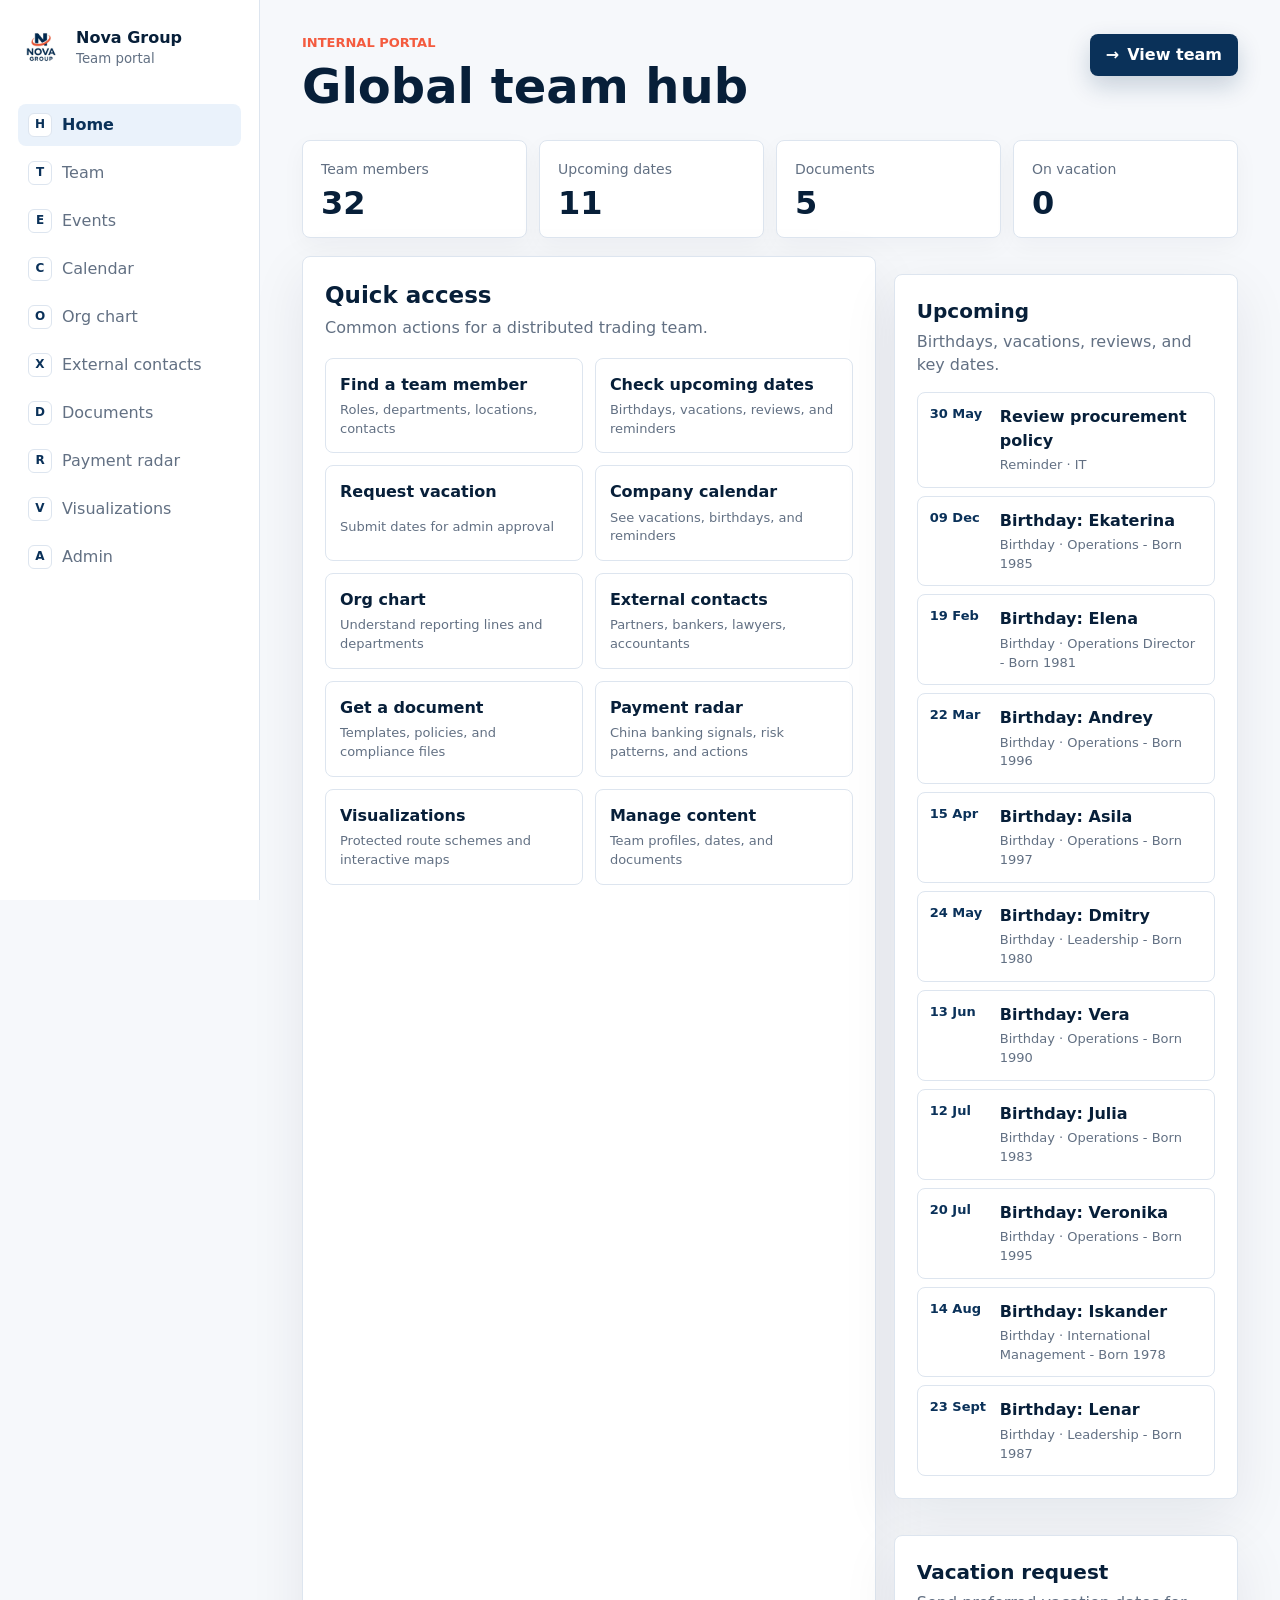
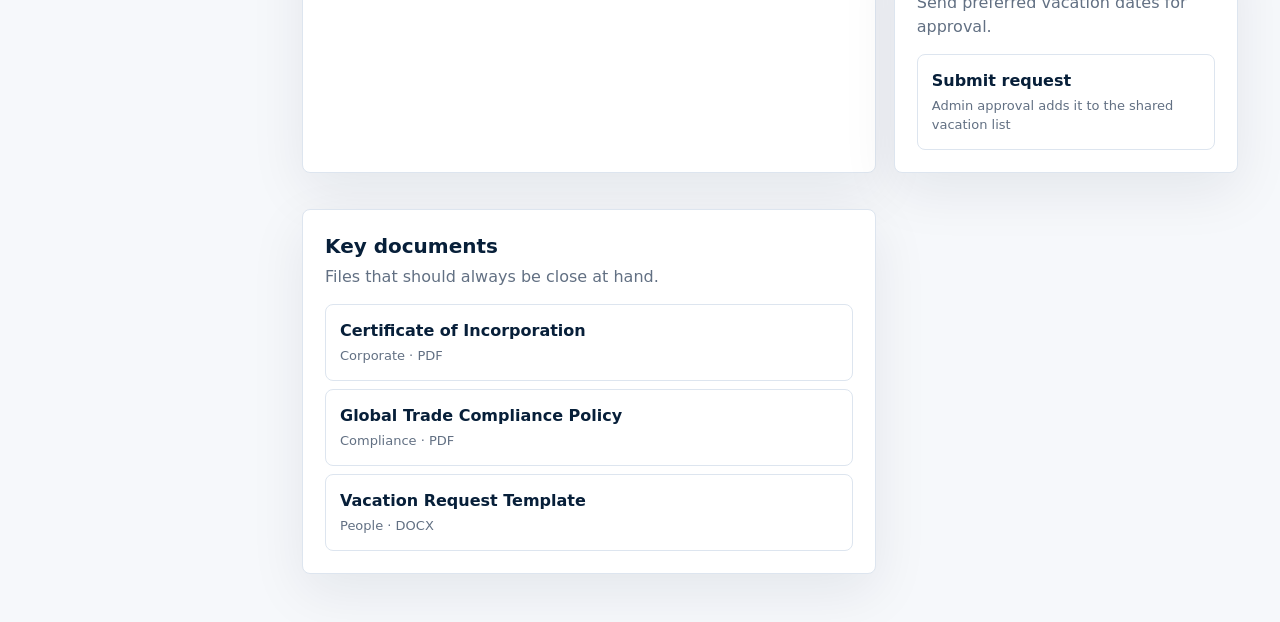
==== index.html @ 90903221 "Simplify visualizations access UI" ====
<!doctype html>
<html lang="en">
  <head>
    <meta charset="UTF-8" />
    <meta name="viewport" content="width=device-width, initial-scale=1.0" />
    <title>Nova Group Team Portal</title>
    <link rel="stylesheet" href="./styles.css" />
  </head>
  <body>
    <div class="app-shell">
      <aside class="sidebar" aria-label="Portal sections">
        <a class="brand" href="#home" data-nav-target="home" aria-label="Nova Group Team Portal">
          <img class="brand-logo" src="./assets/logo-nova.jpg" alt="Nova Group" />
          <span>
            <strong>Nova Group</strong>
            <small>Team portal</small>
          </span>
        </a>

        <nav class="section-nav">
          <a class="nav-item is-active" href="#home" data-nav-target="home">
            <span class="nav-icon" aria-hidden="true">H</span>
            <span>Home</span>
          </a>
          <a class="nav-item" href="#employees" data-nav-target="employees">
            <span class="nav-icon" aria-hidden="true">T</span>
            <span>Team</span>
          </a>
          <a class="nav-item" href="#events" data-nav-target="events">
            <span class="nav-icon" aria-hidden="true">E</span>
            <span>Events</span>
          </a>
          <a class="nav-item" href="#calendar" data-nav-target="calendar">
            <span class="nav-icon" aria-hidden="true">C</span>
            <span>Calendar</span>
          </a>
          <a class="nav-item" href="#org" data-nav-target="org">
            <span class="nav-icon" aria-hidden="true">O</span>
            <span>Org chart</span>
          </a>
          <a class="nav-item" href="#external" data-nav-target="external">
            <span class="nav-icon" aria-hidden="true">X</span>
            <span>External contacts</span>
          </a>
          <a class="nav-item" href="#documents" data-nav-target="documents">
            <span class="nav-icon" aria-hidden="true">D</span>
            <span>Documents</span>
          </a>
          <a class="nav-item" href="#radar" data-nav-target="radar">
            <span class="nav-icon" aria-hidden="true">R</span>
            <span>Payment radar</span>
          </a>
          <a class="nav-item" href="#visualizations" data-nav-target="visualizations">
            <span class="nav-icon" aria-hidden="true">V</span>
            <span>Visualizations</span>
          </a>
          <a class="nav-item" href="#admin" data-nav-target="admin">
            <span class="nav-icon" aria-hidden="true">A</span>
            <span>Admin</span>
          </a>
        </nav>
      </aside>

      <main class="main-content">
        <section class="page-view is-active" id="home" data-page="home">
          <header class="page-header">
            <div>
              <p class="eyebrow">Internal portal</p>
              <h1>Global team hub</h1>
            </div>
            <a class="primary-action" href="#employees" data-nav-target="employees">
              <span aria-hidden="true">→</span>
              View team
            </a>
          </header>

          <section class="summary-grid portal-summary" aria-label="Portal summary">
            <article class="metric">
              <span>Team members</span>
              <strong id="homeEmployees">0</strong>
            </article>
            <article class="metric">
              <span>Upcoming dates</span>
              <strong id="homeEvents">0</strong>
            </article>
            <article class="metric">
              <span>Documents</span>
              <strong id="homeDocuments">0</strong>
            </article>
            <article class="metric">
              <span>On vacation</span>
              <strong id="homeVacations">0</strong>
            </article>
          </section>

          <section class="dashboard-grid">
            <article class="workspace-panel focus-panel">
              <div class="panel-header">
                <div>
                  <h2>Quick access</h2>
                  <p>Common actions for a distributed trading team.</p>
                </div>
              </div>
              <div class="quick-links">
                <a href="#employees" data-nav-target="employees">
                  <strong>Find a team member</strong>
                  <span>Roles, departments, locations, contacts</span>
                </a>
                <a href="#events" data-nav-target="events">
                  <strong>Check upcoming dates</strong>
                  <span>Birthdays, vacations, reviews, and reminders</span>
                </a>
                <a href="#events" data-nav-target="events" data-focus-vacation-request="true">
                  <strong>Request vacation</strong>
                  <span>Submit dates for admin approval</span>
                </a>
                <a href="#calendar" data-nav-target="calendar">
                  <strong>Company calendar</strong>
                  <span>See vacations, birthdays, and reminders</span>
                </a>
                <a href="#org" data-nav-target="org">
                  <strong>Org chart</strong>
                  <span>Understand reporting lines and departments</span>
                </a>
                <a href="#external" data-nav-target="external">
                  <strong>External contacts</strong>
                  <span>Partners, bankers, lawyers, accountants</span>
                </a>
                <a href="#documents" data-nav-target="documents">
                  <strong>Get a document</strong>
                  <span>Templates, policies, and compliance files</span>
                </a>
                <a href="#radar" data-nav-target="radar">
                  <strong>Payment radar</strong>
                  <span>China banking signals, risk patterns, and actions</span>
                </a>
                <a href="#visualizations" data-nav-target="visualizations">
                  <strong>Visualizations</strong>
                  <span>Protected route schemes and interactive maps</span>
                </a>
                <a href="#admin" data-nav-target="admin">
                  <strong>Manage content</strong>
                  <span>Team profiles, dates, and documents</span>
                </a>
              </div>
            </article>

            <article class="workspace-panel">
              <div class="panel-header compact-header">
                <div>
                  <h2>Upcoming</h2>
                  <p>Birthdays, vacations, reviews, and key dates.</p>
                </div>
              </div>
              <div class="event-list" id="eventList"></div>
            </article>

            <article class="workspace-panel">
              <div class="panel-header compact-header">
                <div>
                  <h2>Vacation request</h2>
                  <p>Send preferred vacation dates for approval.</p>
                </div>
              </div>
              <div class="compact-list">
                <a class="compact-item" href="#events" data-nav-target="events" data-focus-vacation-request="true">
                  <strong>Submit request</strong>
                  <span>Admin approval adds it to the shared vacation list</span>
                </a>
              </div>
            </article>

            <article class="workspace-panel">
              <div class="panel-header compact-header">
                <div>
                  <h2>Key documents</h2>
                  <p>Files that should always be close at hand.</p>
                </div>
              </div>
              <div class="compact-list" id="featuredDocuments"></div>
            </article>
          </section>
        </section>

        <section class="page-view" id="employees" data-page="employees" hidden>
          <header class="page-header">
            <div>
              <p class="eyebrow">Internal portal</p>
              <h1>Company team</h1>
            </div>
            <button class="primary-action" id="addEmployeeButton" type="button" hidden>
              <span aria-hidden="true">+</span>
              Add team member
            </button>
          </header>

          <section class="summary-grid" aria-label="Team summary">
            <article class="metric">
              <span>Total</span>
              <strong id="totalEmployees">0</strong>
            </article>
            <article class="metric">
              <span>Locations</span>
              <strong id="locationCount">0</strong>
            </article>
            <article class="metric">
              <span>Contact pending</span>
              <strong id="pendingContacts">0</strong>
            </article>
            <article class="metric">
              <span>Departments</span>
              <strong id="departmentCount">0</strong>
            </article>
          </section>

          <section class="workspace-panel">
            <div class="panel-header">
              <div>
                <h2>Team directory</h2>
                <p>Roles, departments, and quick contacts.</p>
              </div>
              <div class="view-switch" aria-label="Directory view">
                <button class="view-button is-active" type="button" data-view="table" aria-label="Show table view" aria-pressed="true" title="Table">
                  <span aria-hidden="true">≡</span>
                </button>
                <button class="view-button" type="button" data-view="cards" aria-label="Show card view" aria-pressed="false" title="Cards">
                  <span aria-hidden="true">▦</span>
                </button>
              </div>
            </div>

            <div class="toolbar" aria-label="Team filters">
              <label class="search-field">
                <span class="visually-hidden">Search team members</span>
                <input id="employeeSearch" type="search" placeholder="Search by name, role, department, or location" autocomplete="off" />
              </label>

              <label class="select-field">
                <span>Department</span>
                <select id="departmentFilter">
                  <option value="all">All departments</option>
                </select>
              </label>
            </div>

            <div class="employees-table-wrap" data-view-target="table">
              <table class="employees-table">
                <thead>
                  <tr>
                    <th>Team member</th>
                    <th>Role</th>
                    <th>Department</th>
                    <th>Contact</th>
                    <th>Birthday</th>
                  </tr>
                </thead>
                <tbody id="employeesTableBody"></tbody>
              </table>
            </div>

            <div class="employees-grid" id="employeesGrid" data-view-target="cards" hidden></div>

            <div class="empty-state" id="emptyState" hidden>
              <strong>No results found</strong>
              <span>Try changing the search query or filters.</span>
            </div>
          </section>
        </section>

        <section class="page-view" id="events" data-page="events" hidden>
          <header class="page-header">
            <div>
              <p class="eyebrow">Internal portal</p>
              <h1>Events</h1>
            </div>
            <button class="primary-action" id="requestVacationButton" type="button">
              <span aria-hidden="true">+</span>
              Request vacation
            </button>
          </header>

          <section class="summary-grid" aria-label="Events summary">
            <article class="metric">
              <span>Upcoming</span>
              <strong id="eventTotal">0</strong>
            </article>
            <article class="metric">
              <span>Birthdays</span>
              <strong id="birthdayTotal">0</strong>
            </article>
            <article class="metric">
              <span>On vacation</span>
              <strong id="leaveTotal">0</strong>
            </article>
            <article class="metric">
              <span>Reminders</span>
              <strong id="reminderTotal">0</strong>
            </article>
          </section>

          <section class="events-grid">
            <article class="workspace-panel">
              <div class="panel-header compact-header">
                <div>
                  <h2>Upcoming dates</h2>
                  <p>Birthdays, vacations, and internal reminders.</p>
                </div>
              </div>
              <div class="event-list expanded-events" id="eventsPageList"></div>
            </article>

            <article class="workspace-panel">
              <div class="panel-header compact-header">
                <div>
                  <h2>Birthdays</h2>
                  <p>Upcoming team birthdays.</p>
                </div>
              </div>
              <div class="compact-list" id="birthdayList"></div>
            </article>

            <article class="workspace-panel">
              <div class="panel-header compact-header">
                <div>
                  <h2>Vacations</h2>
                  <p>Planned vacation time.</p>
                </div>
              </div>
              <div class="compact-list" id="leaveList"></div>
            </article>

            <article class="workspace-panel vacation-request-panel" id="vacationRequestPanel">
              <div class="panel-header compact-header">
                <div>
                  <h2>Request vacation</h2>
                  <p>Choose preferred dates and send them for admin approval.</p>
                </div>
              </div>
              <form class="request-form" id="vacationRequestForm">
                <label>
                  <span>Your name</span>
                  <input name="employeeName" type="text" placeholder="Name" required />
                </label>
                <label>
                  <span>Start date</span>
                  <input name="startDate" type="date" required />
                </label>
                <label>
                  <span>End date</span>
                  <input name="endDate" type="date" required />
                </label>
                <label class="wide-field">
                  <span>Comment</span>
                  <input name="note" type="text" placeholder="Optional" />
                </label>
                <button class="primary-action" type="submit">Send request</button>
                <p class="form-status" id="vacationRequestStatus" aria-live="polite"></p>
              </form>
            </article>
          </section>
        </section>

        <section class="page-view" id="calendar" data-page="calendar" hidden>
          <header class="page-header">
            <div>
              <p class="eyebrow">Internal portal</p>
              <h1>Company calendar</h1>
            </div>
            <a class="primary-action" href="#events" data-nav-target="events" data-focus-vacation-request="true">
              <span aria-hidden="true">+</span>
              Request vacation
            </a>
          </header>

          <section class="workspace-panel wide-panel">
            <div class="panel-header">
              <div>
                <h2>Year overview</h2>
                <p>Approved vacations, birthdays, and internal reminders from January to December.</p>
              </div>
              <div class="year-chip" id="calendarYear"></div>
            </div>
            <div class="calendar-legend" id="calendarLegend"></div>
            <div class="year-calendar" id="companyCalendar"></div>
          </section>
        </section>

        <section class="page-view" id="org" data-page="org" hidden>
          <header class="page-header">
            <div>
              <p class="eyebrow">Internal portal</p>
              <h1>Organization chart</h1>
            </div>
          </header>

          <section class="workspace-panel wide-panel">
            <div class="panel-header compact-header">
              <div>
                <h2>Leadership and departments</h2>
                <p>Draft structure for review before final reporting lines are confirmed.</p>
              </div>
            </div>
            <div class="org-chart" id="orgChart"></div>
          </section>
        </section>

        <section class="page-view" id="external" data-page="external" hidden>
          <header class="page-header">
            <div>
              <p class="eyebrow">Internal portal</p>
              <h1>External contacts</h1>
            </div>
          </header>

          <section class="summary-grid" aria-label="External contacts summary">
            <article class="metric">
              <span>Contacts</span>
              <strong id="externalContactTotal">0</strong>
            </article>
            <article class="metric">
              <span>Birthdays</span>
              <strong id="externalBirthdayTotal">0</strong>
            </article>
            <article class="metric">
              <span>Categories</span>
              <strong id="externalCategoryTotal">0</strong>
            </article>
            <article class="metric">
              <span>Contact pending</span>
              <strong id="externalPendingContacts">0</strong>
            </article>
          </section>

          <section class="workspace-panel">
            <div class="panel-header">
              <div>
                <h2>Partner directory</h2>
                <p>Bankers, lawyers, accountants, consultants, and key counterparties.</p>
              </div>
            </div>

            <div class="toolbar documents-toolbar" aria-label="External contact filters">
              <label class="search-field">
                <span class="visually-hidden">Search external contacts</span>
                <input id="externalContactSearch" type="search" placeholder="Search by name, company, role, or owner" autocomplete="off" />
              </label>
              <label class="select-field">
                <span>Category</span>
                <select id="externalContactCategoryFilter">
                  <option value="all">All categories</option>
                </select>
              </label>
            </div>

            <div class="external-contact-grid" id="externalContactGrid"></div>
            <div class="empty-state" id="externalContactEmptyState" hidden>
              <strong>No external contacts found</strong>
              <span>Add key partners and contacts from the Admin section.</span>
            </div>
          </section>
        </section>

        <section class="page-view" id="documents" data-page="documents" hidden>
          <header class="page-header">
            <div>
              <p class="eyebrow">Internal portal</p>
              <h1>Documents</h1>
            </div>
            <button class="primary-action" id="addDocumentButton" type="button" hidden>
              <span aria-hidden="true">+</span>
              Add document
            </button>
          </header>

          <section class="workspace-panel documents-panel">
            <div class="panel-header">
              <div>
                <h2>Company files</h2>
                <p>Corporate records, trade templates, policies, and forms.</p>
              </div>
            </div>

            <div class="toolbar documents-toolbar" aria-label="Document filters">
              <label class="search-field">
                <span class="visually-hidden">Search documents</span>
                <input id="documentSearch" type="search" placeholder="Search documents" autocomplete="off" />
              </label>
              <label class="select-field">
                <span>Category</span>
                <select id="documentCategoryFilter">
                  <option value="all">All categories</option>
                </select>
              </label>
            </div>

            <div class="document-grid" id="documentGrid"></div>
            <div class="empty-state" id="documentEmptyState" hidden>
              <strong>No documents found</strong>
              <span>Try changing the search query or category.</span>
            </div>
          </section>
        </section>

        <section class="page-view" id="radar" data-page="radar" hidden>
          <header class="page-header">
            <div>
              <p class="eyebrow">Weekly payment radar</p>
              <h1>Payment risk signals</h1>
            </div>
            <a class="primary-action" href="#admin" data-nav-target="admin" data-admin-tab-target="radar">
              <span aria-hidden="true">+</span>
              Add signal
            </a>
          </header>

          <section class="summary-grid" aria-label="Payment radar summary">
            <article class="metric">
              <span>Published</span>
              <strong id="radarPublishedTotal">0</strong>
            </article>
            <article class="metric">
              <span>High risk</span>
              <strong id="radarHighTotal">0</strong>
            </article>
            <article class="metric">
              <span>Bank signals</span>
              <strong id="radarBankTotal">0</strong>
            </article>
            <article class="metric">
              <span>Regions</span>
              <strong id="radarRegionTotal">0</strong>
            </article>
          </section>

          <section class="workspace-panel">
            <div class="panel-header">
              <div>
                <h2>China payment radar</h2>
                <p>Weekly signals that affect banks, routes, documents, and sanctions-risk patterns.</p>
              </div>
            </div>

            <div class="toolbar radar-toolbar" aria-label="Payment radar filters">
              <label class="search-field">
                <span class="visually-hidden">Search radar signals</span>
                <input id="radarSearch" type="search" placeholder="Search by bank, risk, action, or source" autocomplete="off" />
              </label>
              <label class="select-field">
                <span>Region</span>
                <select id="radarRegionFilter"></select>
              </label>
              <label class="select-field">
                <span>Importance</span>
                <select id="radarImportanceFilter">
                  <option value="all">All levels</option>
                  <option value="critical">Critical</option>
                  <option value="high">High</option>
                  <option value="medium">Medium</option>
                  <option value="background">Background</option>
                </select>
              </label>
              <label class="select-field">
                <span>Category</span>
                <select id="radarCategoryFilter"></select>
              </label>
            </div>

            <div class="radar-feed" id="radarFeed"></div>
            <div class="empty-state" id="radarEmptyState" hidden>
              <strong>No radar signals found</strong>
              <span>Try another filter or add the first weekly China signal in Admin.</span>
            </div>
          </section>
        </section>

        <section class="page-view" id="visualizations" data-page="visualizations" hidden>
          <header class="page-header">
            <div>
              <p class="eyebrow">Protected visual library</p>
              <h1>Visualizations</h1>
            </div>
          </header>

          <section class="workspace-panel" id="visualizationsGate">
            <div class="panel-header compact-header">
              <div>
                <h2>Visualization access</h2>
                <p>Enter the visualization code to open protected schemes and route maps.</p>
              </div>
            </div>

            <form class="admin-auth" id="visualizationsAuthForm">
              <div>
                <strong>Protected visual library</strong>
                <span>Separate access code required</span>
              </div>
              <label>
                <span>Visualization code</span>
                <input id="visualizationsAccessInput" type="password" autocomplete="current-password" />
              </label>
              <button class="secondary-action" type="submit">Open</button>
            </form>
            <p class="form-status" id="visualizationsStatus" aria-live="polite"></p>
          </section>

          <section class="visualizations-workspace" id="visualizationsWorkspace" hidden>
            <aside class="workspace-panel visualizations-list-panel">
              <div class="panel-header compact-header">
                <div>
                  <h2>Scheme library</h2>
                  <p>Choose a visualization to open.</p>
                </div>
              </div>
              <div class="visualization-list" id="visualizationList"></div>
            </aside>

            <section class="workspace-panel visualization-viewer-panel">
              <div class="panel-header compact-header">
                <div>
                  <h2 id="visualizationTitle">Select a visualization</h2>
                  <p id="visualizationMeta">The selected scheme will open here.</p>
                </div>
              </div>
              <div class="visualization-frame-wrap" id="visualizationFrameWrap">
                <iframe id="visualizationFrame" title="Selected visualization" sandbox="allow-scripts" hidden></iframe>
                <div class="empty-panel" id="visualizationEmptyState">
                  <strong>No visualization selected</strong>
                  <span>Select a scheme from the library.</span>
                </div>
              </div>
            </section>
          </section>
        </section>

        <section class="page-view" id="admin" data-page="admin" hidden>
          <header class="page-header">
            <div>
              <p class="eyebrow">Internal portal</p>
              <h1>Admin</h1>
            </div>
            <button class="primary-action" id="newAdminItemButton" type="button">
              <span aria-hidden="true">+</span>
              New item
            </button>
          </header>

          <section class="workspace-panel">
            <div class="panel-header">
              <div>
                <h2>Management console</h2>
                <p>A foundation for editing portal content without touching code.</p>
              </div>
            </div>

            <form class="admin-auth" id="adminAuthForm">
              <div>
                <strong>Admin access</strong>
                <span id="adminSyncStatus">Checking shared storage...</span>
              </div>
              <label>
                <span>Admin key</span>
                <input id="adminTokenInput" type="password" autocomplete="current-password" />
              </label>
              <button class="secondary-action" type="submit">Connect</button>
            </form>

            <div class="admin-locked" id="adminLockedPanel">
              <strong>Protected management area</strong>
              <p>Enter the admin key to manage team records, external contacts, events, documents, and vacation requests.</p>
            </div>

            <section class="content-overview" id="contentOverview" hidden>
              <div class="panel-header compact-header">
                <div>
                  <h2>Content readiness</h2>
                  <p>A quick check of what is ready and what should be filled next.</p>
                </div>
              </div>

              <div class="content-score-grid" aria-label="Content readiness summary">
                <article class="content-stat">
                  <span>Team records</span>
                  <strong id="contentTeamCount">0</strong>
                </article>
                <article class="content-stat">
                  <span>Document links</span>
                  <strong id="contentDocumentLinks">0/0</strong>
                </article>
                <article class="content-stat">
                  <span>Pending vacations</span>
                  <strong id="contentPendingVacations">0</strong>
                </article>
                <article class="content-stat">
                  <span>Upcoming dates</span>
                  <strong id="contentUpcomingEvents">0</strong>
                </article>
                <article class="content-stat">
                  <span>Radar signals</span>
                  <strong id="contentRadarSignals">0</strong>
                </article>
              </div>

              <div class="content-next">
                <h3>Next to fill</h3>
                <div class="content-task-list" id="contentTaskList"></div>
              </div>
            </section>

            <div class="admin-tabs" role="tablist" aria-label="Admin sections">
              <button class="admin-tab is-active" type="button" data-admin-tab="team" aria-pressed="true">Team</button>
              <button class="admin-tab" type="button" data-admin-tab="external" aria-pressed="false">External contacts</button>
              <button class="admin-tab" type="button" data-admin-tab="events" aria-pressed="false">Events</button>
              <button class="admin-tab" type="button" data-admin-tab="vacations" aria-pressed="false">Vacation requests</button>
              <button class="admin-tab" type="button" data-admin-tab="documents" aria-pressed="false">Documents</button>
              <button class="admin-tab" type="button" data-admin-tab="radar" aria-pressed="false">Payment radar</button>
              <button class="admin-tab" type="button" data-admin-tab="visualizations" aria-pressed="false">Visualizations</button>
            </div>

            <div class="admin-workspace">
              <section class="admin-section is-active" data-admin-section="team">
                <div class="admin-list-panel">
                  <div class="admin-list-header">
                    <h3>Team records</h3>
                    <button class="secondary-action" id="createEmployeeRecordButton" type="button">New</button>
                  </div>
                  <div class="admin-record-list" id="adminEmployeeList"></div>
                </div>

                <form class="admin-form" id="employeeForm">
                  <div class="form-header">
                    <h3 id="employeeFormTitle">Edit team member</h3>
                    <button class="danger-action" id="deleteEmployeeButton" type="button">Delete</button>
                  </div>
                  <label>
                    <span>Name</span>
                    <input name="name" type="text" required />
                  </label>
                  <label>
                    <span>Role</span>
                    <input name="role" type="text" required />
                  </label>
                  <label>
                    <span>Department</span>
                    <input name="department" type="text" required />
                  </label>
                  <label>
                    <span>Location</span>
                    <input name="location" type="text" required />
                  </label>
                  <label>
                    <span>Email</span>
                    <input name="email" type="email" />
                  </label>
                  <label>
                    <span>Phone</span>
                    <input name="phone" type="text" />
                  </label>
                  <label>
                    <span>Birthday</span>
                    <input name="birthday" type="date" />
                  </label>
                  <label>
                    <span>Avatar color</span>
                    <select name="tone">
                      <option value="blue">Blue</option>
                      <option value="green">Green</option>
                      <option value="pink">Pink</option>
                      <option value="yellow">Yellow</option>
                    </select>
                  </label>
                  <button class="primary-action" type="submit">Save team member</button>
                </form>
              </section>

              <section class="admin-section" data-admin-section="external" hidden>
                <div class="admin-list-panel">
                  <div class="admin-list-header">
                    <h3>External contacts</h3>
                    <button class="secondary-action" id="createExternalContactRecordButton" type="button">New</button>
                  </div>
                  <div class="admin-record-list" id="adminExternalContactList"></div>
                </div>

                <form class="admin-form" id="externalContactForm">
                  <div class="form-header">
                    <h3 id="externalContactFormTitle">Edit external contact</h3>
                    <button class="danger-action" id="deleteExternalContactButton" type="button">Delete</button>
                  </div>
                  <label>
                    <span>Name</span>
                    <input name="name" type="text" required />
                  </label>
                  <label>
                    <span>Company</span>
                    <input name="company" type="text" required />
                  </label>
                  <label>
                    <span>Category</span>
                    <select name="category">
                      <option value="Bank">Bank</option>
                      <option value="Legal">Legal</option>
                      <option value="Accounting">Accounting</option>
                      <option value="Partner">Partner</option>
                      <option value="Consultant">Consultant</option>
                      <option value="Other">Other</option>
                    </select>
                  </label>
                  <label>
                    <span>Role</span>
                    <input name="role" type="text" required />
                  </label>
                  <label>
                    <span>Relationship owner</span>
                    <input name="owner" type="text" required />
                  </label>
                  <label>
                    <span>Birthday</span>
                    <input name="birthday" type="text" placeholder="DD.MM or YYYY-MM-DD" />
                  </label>
                  <label>
                    <span>Email</span>
                    <input name="email" type="email" />
                  </label>
                  <label>
                    <span>Phone</span>
                    <input name="phone" type="text" />
                  </label>
                  <label class="wide-field">
                    <span>Notes</span>
                    <input name="notes" type="text" placeholder="Greeting owner, context, or follow-up note" />
                  </label>
                  <button class="primary-action" type="submit">Save external contact</button>
                </form>
              </section>

              <section class="admin-section" data-admin-section="events" hidden>
                <div class="admin-list-panel">
                  <div class="admin-list-header">
                    <h3>Event records</h3>
                    <button class="secondary-action" id="createEventRecordButton" type="button">New</button>
                  </div>
                  <div class="admin-record-list" id="adminEventList"></div>
                </div>

                <form class="admin-form" id="eventForm">
                  <div class="form-header">
                    <h3 id="eventFormTitle">Edit event</h3>
                    <button class="danger-action" id="deleteEventButton" type="button">Delete</button>
                  </div>
                  <label>
                    <span>Title</span>
                    <input name="title" type="text" required />
                  </label>
                  <label>
                    <span>Type</span>
                    <select name="type">
                      <option value="birthday">Birthday</option>
                      <option value="vacation">Vacation</option>
                      <option value="document">Reminder</option>
                    </select>
                  </label>
                  <label>
                    <span>Date</span>
                    <input name="date" type="date" required />
                  </label>
                  <label>
                    <span>Details</span>
                    <input name="meta" type="text" required />
                  </label>
                  <button class="primary-action" type="submit">Save event</button>
                </form>
              </section>

              <section class="admin-section" data-admin-section="documents" hidden>
                <div class="admin-list-panel">
                  <div class="admin-list-header">
                    <h3>Document records</h3>
                    <button class="secondary-action" id="createDocumentRecordButton" type="button">New</button>
                  </div>
                  <div class="admin-record-list" id="adminDocumentList"></div>
                </div>

                <form class="admin-form" id="documentForm">
                  <div class="form-header">
                    <h3 id="documentFormTitle">Edit document</h3>
                    <button class="danger-action" id="deleteDocumentButton" type="button">Delete</button>
                  </div>
                  <label>
                    <span>Title</span>
                    <input name="title" type="text" required />
                  </label>
                  <label>
                    <span>Category</span>
                    <input name="category" type="text" required />
                  </label>
                  <label>
                    <span>Owner</span>
                    <input name="owner" type="text" required />
                  </label>
                  <label>
                    <span>File type</span>
                    <input name="type" type="text" required />
                  </label>
                  <label>
                    <span>Status</span>
                    <input name="status" type="text" required />
                  </label>
                  <label>
                    <span>Updated</span>
                    <input name="updatedAt" type="date" required />
                  </label>
                  <label class="wide-field">
                    <span>Link</span>
                    <input name="url" type="url" placeholder="https://..." />
                  </label>
                  <button class="primary-action" type="submit">Save document</button>
                </form>
              </section>

              <section class="admin-section" data-admin-section="radar" hidden>
                <div class="admin-list-panel">
                  <div class="admin-list-header">
                    <h3>Radar signals</h3>
                    <button class="secondary-action" id="createRadarRecordButton" type="button">New</button>
                  </div>
                  <div class="admin-record-list" id="adminRadarList"></div>
                </div>

                <form class="admin-form" id="radarForm">
                  <div class="form-header">
                    <h3 id="radarFormTitle">Edit radar signal</h3>
                    <button class="danger-action" id="deleteRadarButton" type="button">Delete</button>
                  </div>
                  <label>
                    <span>Title</span>
                    <input name="title" type="text" required />
                  </label>
                  <label>
                    <span>Region</span>
                    <select name="region">
                      <option value="China">China</option>
                      <option value="Middle East">Middle East</option>
                      <option value="Indonesia">Indonesia</option>
                      <option value="Malaysia">Malaysia</option>
                    </select>
                  </label>
                  <label>
                    <span>Importance</span>
                    <select name="importance">
                      <option value="critical">Critical</option>
                      <option value="high">High</option>
                      <option value="medium">Medium</option>
                      <option value="background">Background</option>
                    </select>
                  </label>
                  <label>
                    <span>Category</span>
                    <select name="category">
                      <option value="Banking">Banking</option>
                      <option value="Sanctions">Sanctions</option>
                      <option value="Typology">Typology</option>
                      <option value="Documents">Documents</option>
                      <option value="Payment route">Payment route</option>
                      <option value="Platform">Platform</option>
                    </select>
                  </label>
                  <label>
                    <span>Signal type</span>
                    <input name="signalType" type="text" required />
                  </label>
                  <label>
                    <span>Bank</span>
                    <input name="bank" type="text" placeholder="Bank of China, ICBC, regional bank..." />
                  </label>
                  <label>
                    <span>Jurisdiction</span>
                    <input name="jurisdiction" type="text" required />
                  </label>
                  <label>
                    <span>Published</span>
                    <input name="publishedAt" type="date" required />
                  </label>
                  <label>
                    <span>Status</span>
                    <select name="status">
                      <option value="published">Published</option>
                      <option value="draft">Draft</option>
                    </select>
                  </label>
                  <label class="wide-field">
                    <span>Signal summary</span>
                    <textarea name="summary" rows="3" required></textarea>
                  </label>
                  <label class="wide-field">
                    <span>Business impact</span>
                    <textarea name="impact" rows="3" required></textarea>
                  </label>
                  <label class="wide-field">
                    <span>Recommended action</span>
                    <textarea name="action" rows="3" required></textarea>
                  </label>
                  <label class="wide-field">
                    <span>Typology note</span>
                    <textarea name="typology" rows="3" placeholder="How bad actors try to bypass bank requirements, and why it matters"></textarea>
                  </label>
                  <label>
                    <span>Source title</span>
                    <input name="sourceTitle" type="text" />
                  </label>
                  <label class="wide-field">
                    <span>Source URL</span>
                    <input name="sourceUrl" type="url" placeholder="https://..." />
                  </label>
                  <button class="primary-action" type="submit">Save radar signal</button>
                </form>
              </section>

              <section class="admin-section single-column-section" data-admin-section="visualizations" hidden>
                <div class="admin-list-panel">
                  <div class="admin-list-header">
                    <h3>Visualization library</h3>
                    <a class="secondary-action" href="#visualizations" data-nav-target="visualizations">Open library</a>
                  </div>
                  <div class="empty-panel">
                    <strong>Scheme uploads are handled through the site files</strong>
                    <span>Add the exported HTML file to assets/visualizations, then add it to assets/visualizations/manifest.json. The library page will show it after deployment.</span>
                  </div>
                </div>
              </section>

              <section class="admin-section single-column-section" data-admin-section="vacations" hidden>
                <div class="admin-list-panel">
                  <div class="admin-list-header">
                    <h3>Vacation requests</h3>
                  </div>
                  <div class="admin-record-list vacation-request-list" id="adminVacationRequestList"></div>
                </div>
              </section>
            </div>
          </section>
        </section>
      </main>
    </div>

    <script src="./script.js"></script>
  </body>
</html>
---- styles.css ----
:root {
  --bg: #f6f8fb;
  --panel: #ffffff;
  --ink: #071f39;
  --muted: #627083;
  --line: #dde5ef;
  --line-strong: #c4d0df;
  --accent: #f45b3f;
  --accent-dark: #0a3159;
  --accent-soft: #eaf2fb;
  --warning-soft: #fff1d6;
  --blue-soft: #e6f0ff;
  --pink-soft: #fce7ee;
  --shadow: 0 18px 55px rgba(7, 31, 57, 0.08);
  --radius: 8px;
}

* {
  box-sizing: border-box;
}

body {
  min-width: 320px;
  margin: 0;
  color: var(--ink);
  background: var(--bg);
  font-family:
    Inter, ui-sans-serif, system-ui, -apple-system, BlinkMacSystemFont, "Segoe UI",
    sans-serif;
  line-height: 1.45;
}

button,
input,
select,
textarea {
  font: inherit;
}

button {
  cursor: pointer;
}

a.primary-action,
a.secondary-action {
  text-decoration: none;
}

.app-shell {
  display: grid;
  grid-template-columns: 260px minmax(0, 1fr);
  min-height: 100vh;
}

.app-shell > * {
  min-width: 0;
}

.sidebar {
  position: sticky;
  top: 0;
  min-width: 0;
  height: 100vh;
  padding: 24px 18px;
  border-right: 1px solid var(--line);
  background: #ffffff;
}

.brand {
  display: flex;
  align-items: center;
  gap: 12px;
  color: var(--ink);
  text-decoration: none;
}

.brand-logo {
  display: block;
  width: 46px;
  height: 46px;
  object-fit: contain;
  border-radius: var(--radius);
  background: #ffffff;
}

.brand strong,
.brand small {
  display: block;
}

.brand small {
  color: var(--muted);
}

.section-nav {
  display: grid;
  gap: 6px;
  margin-top: 34px;
}

.nav-item {
  display: flex;
  min-height: 42px;
  align-items: center;
  gap: 10px;
  padding: 8px 10px;
  border-radius: var(--radius);
  color: var(--muted);
  text-decoration: none;
}

.nav-item.is-active {
  color: var(--accent-dark);
  background: var(--accent-soft);
  font-weight: 700;
}

.nav-item.is-disabled {
  opacity: 0.58;
  pointer-events: none;
}

.nav-icon {
  display: grid;
  width: 24px;
  height: 24px;
  place-items: center;
  border: 1px solid var(--line);
  border-radius: 6px;
  background: #ffffff;
  color: var(--accent-dark);
  font-size: 12px;
  font-weight: 800;
}

.main-content {
  min-width: 0;
  width: min(1180px, 100%);
  padding: 34px clamp(18px, 4vw, 42px) 48px;
}

.page-view {
  min-width: 0;
}

[hidden] {
  display: none !important;
}

.page-header {
  display: flex;
  align-items: flex-start;
  justify-content: space-between;
  gap: 18px;
}

.eyebrow {
  margin: 0 0 8px;
  color: var(--accent);
  font-size: 13px;
  font-weight: 800;
  text-transform: uppercase;
  letter-spacing: 0;
}

h1,
h2,
p {
  margin-top: 0;
}

h1 {
  margin-bottom: 0;
  font-size: clamp(30px, 4vw, 48px);
  line-height: 1.06;
  letter-spacing: 0;
}

h2 {
  margin-bottom: 4px;
  font-size: 23px;
  letter-spacing: 0;
}

.primary-action {
  display: inline-flex;
  min-height: 42px;
  flex: 0 0 auto;
  align-items: center;
  justify-content: center;
  gap: 8px;
  padding: 0 16px;
  border: 0;
  border-radius: var(--radius);
  color: #ffffff;
  background: var(--accent-dark);
  font-weight: 750;
  box-shadow: 0 10px 24px rgba(10, 49, 89, 0.2);
}

.primary-action:hover {
  background: #06243f;
}

.secondary-action {
  display: inline-flex;
  min-height: 42px;
  flex: 0 0 auto;
  align-items: center;
  justify-content: center;
  gap: 8px;
  padding: 0 14px;
  border: 1px solid var(--line-strong);
  border-radius: var(--radius);
  color: var(--accent-dark);
  background: #ffffff;
  font-weight: 750;
}

.secondary-action:hover {
  border-color: var(--accent);
  background: var(--accent-soft);
}

.admin-auth {
  display: grid;
  grid-template-columns: minmax(0, 1fr) minmax(220px, 300px) auto;
  gap: 12px;
  align-items: end;
  margin: 18px 0 16px;
  padding: 14px;
  border: 1px solid var(--line);
  border-radius: var(--radius);
  background: #ffffff;
}

.admin-auth div,
.admin-auth label {
  display: grid;
  gap: 5px;
  min-width: 0;
}

.admin-auth strong {
  font-size: 15px;
}

.admin-auth span {
  color: var(--muted);
  font-size: 12px;
  font-weight: 700;
}

.admin-auth input {
  height: 42px;
  min-width: 0;
  padding: 0 12px;
  border: 1px solid var(--line-strong);
  border-radius: var(--radius);
  color: var(--ink);
  background: #ffffff;
}

.admin-auth input:focus {
  outline: 3px solid rgba(244, 91, 63, 0.16);
  border-color: var(--accent);
}

.admin-auth[data-status="ready"] {
  border-color: rgba(45, 142, 91, 0.35);
}

.admin-auth[data-status="error"] {
  border-color: rgba(169, 59, 41, 0.35);
}

.admin-locked {
  display: grid;
  gap: 8px;
  margin-top: 18px;
  padding: 20px;
  border: 1px dashed var(--line-strong);
  border-radius: var(--radius);
  background: #ffffff;
}

.admin-locked strong {
  font-size: 18px;
}

.admin-locked p {
  max-width: 620px;
  margin-bottom: 0;
  color: var(--muted);
}

.content-overview {
  margin-top: 18px;
  padding: 16px;
  border: 1px solid var(--line);
  border-radius: var(--radius);
  background: #ffffff;
}

.content-score-grid {
  display: grid;
  grid-template-columns: repeat(4, minmax(0, 1fr));
  gap: 10px;
  margin-top: 16px;
}

.content-stat {
  display: grid;
  gap: 8px;
  min-width: 0;
  padding: 14px;
  border: 1px solid var(--line);
  border-radius: var(--radius);
  background: #fbfcfa;
}

.content-stat span {
  color: var(--muted);
  font-size: 12px;
  font-weight: 750;
}

.content-stat strong {
  font-size: 24px;
  line-height: 1;
}

.content-next {
  margin-top: 16px;
}

.content-next h3 {
  margin-bottom: 10px;
  font-size: 16px;
}

.content-task-list {
  display: grid;
  gap: 8px;
}

.content-task {
  display: grid;
  gap: 4px;
  width: 100%;
  padding: 12px;
  border: 1px solid var(--line);
  border-radius: var(--radius);
  color: var(--ink);
  background: #ffffff;
  text-align: left;
}

.content-task:hover {
  border-color: rgba(244, 91, 63, 0.45);
  background: var(--accent-soft);
}

.content-task span {
  color: var(--muted);
  font-size: 13px;
}

.content-task.is-complete {
  border-color: rgba(45, 142, 91, 0.28);
  background: #f6fbf8;
}

.summary-grid {
  display: grid;
  grid-template-columns: repeat(4, minmax(0, 1fr));
  gap: 12px;
  margin: 28px 0 18px;
}

.metric {
  display: grid;
  align-content: space-between;
  min-height: 96px;
  padding: 18px;
  border: 1px solid var(--line);
  border-radius: var(--radius);
  background: var(--panel);
  box-shadow: 0 8px 24px rgba(7, 31, 57, 0.04);
}

.metric span {
  display: block;
  color: var(--muted);
  font-size: 14px;
}

.metric strong {
  display: block;
  margin-top: 8px;
  font-size: 32px;
  line-height: 1;
}

.workspace-panel {
  min-width: 0;
  padding: 22px;
  border: 1px solid var(--line);
  border-radius: var(--radius);
  background: var(--panel);
  box-shadow: var(--shadow);
}

.workspace-panel + .workspace-panel {
  margin-top: 18px;
}

.dashboard-grid {
  display: grid;
  grid-template-columns: minmax(0, 1.25fr) minmax(280px, 0.75fr);
  gap: 18px;
  margin-top: 18px;
}

.focus-panel {
  grid-row: span 2;
}

.compact-header h2 {
  font-size: 20px;
}

.quick-links {
  display: grid;
  grid-template-columns: repeat(2, minmax(0, 1fr));
  gap: 12px;
  margin-top: 18px;
}

.quick-links a,
.compact-item {
  display: grid;
  gap: 5px;
  min-width: 0;
  padding: 14px;
  border: 1px solid var(--line);
  border-radius: var(--radius);
  color: var(--ink);
  background: #ffffff;
  text-decoration: none;
  transition:
    border-color 140ms ease,
    box-shadow 140ms ease,
    transform 140ms ease;
}

.quick-links a:hover,
.compact-item:hover {
  border-color: rgba(244, 91, 63, 0.38);
  box-shadow: 0 12px 28px rgba(7, 31, 57, 0.07);
  transform: translateY(-1px);
}

.quick-links strong,
.compact-item strong {
  overflow-wrap: anywhere;
}

.quick-links span,
.compact-item span {
  color: var(--muted);
  font-size: 13px;
}

.event-list,
.compact-list {
  display: grid;
  gap: 8px;
  margin-top: 16px;
}

.events-grid {
  display: grid;
  grid-template-columns: minmax(0, 1.2fr) minmax(260px, 0.8fr);
  gap: 18px;
  margin-top: 18px;
}

.events-grid .workspace-panel:first-child {
  grid-row: span 2;
}

.visualizations-workspace {
  display: grid;
  grid-template-columns: minmax(240px, 0.34fr) minmax(0, 1fr);
  gap: 18px;
  margin-top: 18px;
}

.visualizations-list-panel,
.visualization-viewer-panel {
  align-self: start;
}

.visualization-list {
  display: grid;
  gap: 8px;
  margin-top: 16px;
}

.visualization-item {
  display: grid;
  width: 100%;
  gap: 5px;
  padding: 14px;
  border: 1px solid var(--line);
  border-radius: var(--radius);
  color: var(--ink);
  background: #ffffff;
  cursor: pointer;
  font: inherit;
  text-align: left;
}

.visualization-item:hover,
.visualization-item.is-active {
  border-color: rgba(244, 91, 63, 0.38);
  box-shadow: 0 12px 28px rgba(7, 31, 57, 0.07);
}

.visualization-item span {
  color: var(--muted);
  font-size: 13px;
}

.visualization-frame-wrap {
  margin-top: 18px;
}

.visualization-frame-wrap iframe {
  display: block;
  width: 100%;
  min-height: 720px;
  border: 1px solid var(--line);
  border-radius: var(--radius);
  background: #ffffff;
}

.expanded-events {
  gap: 10px;
}

.expanded-events .event-item {
  min-height: 74px;
}

.event-item {
  display: grid;
  grid-template-columns: 58px minmax(0, 1fr);
  gap: 4px 12px;
  align-items: start;
  padding: 12px;
  border: 1px solid var(--line);
  border-radius: var(--radius);
  background: #ffffff;
}

.event-item > span {
  grid-row: span 2;
  color: var(--accent-dark);
  font-size: 13px;
  font-weight: 800;
}

.event-item strong {
  min-width: 0;
  overflow-wrap: anywhere;
}

.event-item small {
  color: var(--muted);
  font-size: 13px;
}

.request-form {
  display: grid;
  gap: 12px;
  margin-top: 16px;
}

.request-form label {
  display: grid;
  gap: 6px;
}

.request-form label span {
  color: var(--muted);
  font-size: 12px;
  font-weight: 750;
}

.request-form input {
  width: 100%;
  height: 42px;
  min-width: 0;
  padding: 0 12px;
  border: 1px solid var(--line-strong);
  border-radius: var(--radius);
  color: var(--ink);
  background: #ffffff;
}

.request-form input:focus {
  outline: 3px solid rgba(244, 91, 63, 0.16);
  border-color: var(--accent);
}

.wide-panel {
  margin-top: 18px;
}

.year-chip {
  display: grid;
  min-width: 78px;
  min-height: 42px;
  place-items: center;
  border: 1px solid var(--line);
  border-radius: var(--radius);
  color: var(--accent-dark);
  background: var(--accent-soft);
  font-size: 18px;
  font-weight: 900;
}

.calendar-legend {
  display: flex;
  flex-wrap: wrap;
  gap: 8px;
  margin: 18px 0;
}

.legend-item {
  display: inline-flex;
  min-height: 30px;
  align-items: center;
  gap: 8px;
  padding: 5px 10px;
  border: 1px solid var(--line);
  border-radius: var(--radius);
  background: #ffffff;
  color: var(--muted);
  cursor: pointer;
  font-size: 13px;
  font-weight: 750;
  font-family: inherit;
  transition: border-color 0.16s ease, color 0.16s ease, opacity 0.16s ease, background 0.16s ease;
}

.legend-item:hover,
.legend-item.is-active {
  border-color: color-mix(in srgb, var(--calendar-color), #111827 15%);
  color: var(--ink);
  background: color-mix(in srgb, var(--calendar-color), #ffffff 88%);
}

.legend-item.is-dimmed {
  opacity: 0.46;
}

.legend-dot {
  width: 10px;
  height: 10px;
  border-radius: 50%;
  background: var(--calendar-color);
}

.empty-inline {
  color: var(--muted);
  font-size: 14px;
}

.year-calendar {
  display: grid;
  grid-template-columns: repeat(3, minmax(0, 1fr));
  gap: 14px;
}

.month-card {
  min-width: 0;
  padding: 12px;
  border: 1px solid var(--line);
  border-radius: var(--radius);
  background: #ffffff;
}

.month-card header {
  display: flex;
  align-items: center;
  justify-content: space-between;
  gap: 10px;
  margin-bottom: 10px;
}

.month-card h3 {
  margin: 0;
  font-size: 16px;
}

.month-card header span {
  display: grid;
  min-width: 28px;
  min-height: 24px;
  place-items: center;
  border-radius: 999px;
  color: var(--accent-dark);
  background: var(--accent-soft);
  font-size: 12px;
  font-weight: 850;
}

.week-row,
.month-grid {
  display: grid;
  grid-template-columns: repeat(7, minmax(0, 1fr));
  gap: 4px;
}

.week-row {
  margin-bottom: 5px;
}

.week-row span {
  color: var(--muted);
  font-size: 10px;
  font-weight: 800;
  text-align: center;
}

.calendar-day {
  position: relative;
  display: grid;
  aspect-ratio: 1;
  min-width: 0;
  place-items: center;
  border: 1px solid transparent;
  border-radius: 6px;
  color: var(--ink);
  background: #f8fafc;
  font-size: 11px;
  font-weight: 800;
}

.calendar-day.is-empty {
  visibility: hidden;
}

.calendar-day.has-calendar-item {
  border-color: color-mix(in srgb, var(--calendar-color), #ffffff 45%);
  color: #ffffff;
  background: var(--calendar-color);
}

.calendar-day.has-public-holiday {
  color: #ffffff;
}

.calendar-day.has-gift-holiday {
  box-shadow: 0 0 0 2px color-mix(in srgb, var(--calendar-color), #ffffff 38%);
}

.calendar-day small {
  position: absolute;
  right: 3px;
  bottom: 2px;
  font-size: 8px;
}

.org-chart {
  display: grid;
  gap: 18px;
  margin-top: 18px;
}

.org-layer {
  display: grid;
  justify-items: center;
  gap: 10px;
}

.org-layer-title {
  color: var(--muted);
  font-size: 12px;
  font-weight: 850;
  text-transform: uppercase;
  letter-spacing: 0;
}

.org-node-row {
  display: flex;
  flex-wrap: wrap;
  justify-content: center;
  gap: 12px;
  width: 100%;
}

.partners-row {
  max-width: 680px;
}

.org-person-card,
.org-department-card,
.org-scope {
  border: 1px solid var(--line);
  border-radius: var(--radius);
  background: #ffffff;
}

.org-person-card {
  display: flex;
  width: min(100%, 300px);
  min-height: 82px;
  align-items: center;
  gap: 12px;
  padding: 14px;
}

.org-person-card div,
.org-person-card strong,
.org-person-card div > span {
  display: block;
  min-width: 0;
}

.org-person-card div > span {
  color: var(--muted);
  font-size: 13px;
}

.org-connector {
  width: 1px;
  height: 22px;
  background: var(--line-strong);
}

.org-connector.split {
  width: min(420px, 70%);
  height: 22px;
  border-top: 1px solid var(--line-strong);
  background: linear-gradient(var(--line-strong), var(--line-strong)) center top / 1px 22px no-repeat;
}

.org-scope-grid {
  display: grid;
  grid-template-columns: repeat(2, minmax(0, 1fr));
  gap: 16px;
  width: 100%;
}

.org-scope {
  min-width: 0;
  padding: 14px;
}

.org-scope header {
  display: flex;
  align-items: center;
  justify-content: space-between;
  gap: 12px;
  margin-bottom: 12px;
}

.org-scope header span {
  color: var(--muted);
  font-size: 12px;
  font-weight: 800;
  text-transform: uppercase;
}

.org-scope header strong {
  color: var(--accent-dark);
}

.org-department-grid {
  display: grid;
  grid-template-columns: repeat(2, minmax(0, 1fr));
  gap: 10px;
}

.org-department-card {
  display: grid;
  gap: 4px;
  min-height: 96px;
  padding: 12px;
}

.org-department-card strong,
.org-department-card small {
  min-width: 0;
  overflow-wrap: anywhere;
}

.org-department-card span {
  color: var(--accent-dark);
  font-size: 12px;
  font-weight: 800;
}

.org-department-card small {
  color: var(--muted);
  font-size: 12px;
}

.form-status {
  min-height: 18px;
  margin: 0;
  color: var(--muted);
  font-size: 13px;
  font-weight: 700;
}

.form-status[data-status="ready"] {
  color: var(--accent-dark);
}

.form-status[data-status="error"] {
  color: #a93b29;
}

.panel-header {
  display: flex;
  align-items: flex-start;
  justify-content: space-between;
  gap: 18px;
}

.panel-header p {
  margin-bottom: 0;
  color: var(--muted);
}

.view-switch {
  display: inline-flex;
  flex: 0 0 auto;
  width: max-content;
  gap: 4px;
  padding: 4px;
  border: 1px solid var(--line);
  border-radius: var(--radius);
  background: #f7f9f7;
}

.view-button {
  display: grid;
  width: 34px;
  height: 32px;
  place-items: center;
  border: 0;
  border-radius: 6px;
  color: var(--muted);
  background: transparent;
  font-size: 18px;
}

.view-button.is-active {
  color: var(--accent-dark);
  background: #ffffff;
  box-shadow: 0 4px 14px rgba(7, 31, 57, 0.08);
}

.toolbar {
  display: grid;
  grid-template-columns: minmax(260px, 1fr) minmax(190px, 220px) minmax(150px, 180px);
  align-items: end;
  gap: 10px;
  margin: 20px 0;
}

.search-field input,
.select-field select {
  width: 100%;
  height: 44px;
  min-width: 0;
  border: 1px solid var(--line-strong);
  border-radius: var(--radius);
  color: var(--ink);
  background: #ffffff;
}

.search-field input {
  padding: 0 14px;
}

.search-field input:focus,
.select-field select:focus {
  outline: 3px solid rgba(244, 91, 63, 0.16);
  border-color: var(--accent);
}

.select-field {
  display: grid;
  gap: 5px;
}

.select-field span {
  color: var(--muted);
  font-size: 12px;
  font-weight: 750;
}

.select-field select {
  padding: 0 12px;
}

.employees-table-wrap {
  max-width: 100%;
  overflow-x: auto;
  border: 1px solid var(--line);
  border-radius: var(--radius);
}

.employees-table {
  width: 100%;
  min-width: 900px;
  border-collapse: collapse;
}

.employees-table th,
.employees-table td {
  padding: 14px 16px;
  border-bottom: 1px solid var(--line);
  text-align: left;
  vertical-align: middle;
}

.employees-table th {
  color: var(--muted);
  background: #f8faf8;
  font-size: 12px;
  font-weight: 800;
  text-transform: uppercase;
  letter-spacing: 0;
}

.employees-table tbody tr {
  transition:
    background 140ms ease,
    box-shadow 140ms ease;
}

.employees-table tbody tr:hover {
  background: #fbfdfb;
}

.employees-table td:nth-child(2),
.employees-table td:nth-child(3) {
  max-width: 220px;
}

.employees-table tr:last-child td {
  border-bottom: 0;
}

.birthday-cell {
  display: inline-flex;
  min-height: 28px;
  align-items: center;
  padding: 3px 9px;
  border: 1px solid var(--line);
  border-radius: var(--radius);
  color: var(--accent-dark);
  background: #ffffff;
  font-size: 13px;
  font-weight: 800;
  white-space: nowrap;
}

.person {
  display: flex;
  min-width: 220px;
  align-items: center;
  gap: 12px;
}

.avatar {
  display: inline-grid;
  flex: 0 0 auto;
  width: 44px;
  height: 44px;
  place-items: center;
  border-radius: 50%;
  color: var(--accent-dark);
  background: var(--accent-soft);
  border: 1px solid rgba(10, 49, 89, 0.08);
  font-size: 14px;
  font-weight: 850;
  line-height: 1;
  text-align: center;
  text-transform: uppercase;
  box-shadow: inset 0 0 0 2px rgba(255, 255, 255, 0.58);
}

.avatar[data-tone="blue"] {
  background: var(--blue-soft);
}

.avatar[data-tone="pink"] {
  background: var(--pink-soft);
}

.avatar[data-tone="yellow"] {
  background: var(--warning-soft);
}

.person-details,
.person-details strong,
.person-details span {
  display: block;
  min-width: 0;
}

.person-details span,
.subtle {
  color: var(--muted);
  font-size: 13px;
}

.person-details strong {
  overflow-wrap: anywhere;
}

.contact-list {
  display: grid;
  gap: 3px;
  min-width: 0;
}

.contact-list a {
  color: var(--accent-dark);
  text-decoration: none;
  overflow-wrap: anywhere;
}

.contact-list a:hover {
  text-decoration: underline;
}

.employees-grid {
  display: grid;
  grid-template-columns: repeat(3, minmax(0, 1fr));
  gap: 12px;
}

.employee-card {
  display: grid;
  gap: 16px;
  padding: 18px;
  border: 1px solid var(--line);
  border-radius: var(--radius);
  background: #ffffff;
  transition:
    border-color 140ms ease,
    box-shadow 140ms ease,
    transform 140ms ease;
}

.employee-card:hover {
  border-color: var(--line-strong);
  box-shadow: 0 12px 28px rgba(7, 31, 57, 0.07);
  transform: translateY(-1px);
}

.employee-card .person {
  min-width: 0;
}

.card-meta {
  display: grid;
  gap: 10px;
  padding-top: 2px;
}

.meta-row {
  display: grid;
  grid-template-columns: 82px minmax(0, 1fr);
  gap: 12px;
  align-items: start;
  color: var(--muted);
  font-size: 14px;
}

.meta-row strong {
  color: var(--ink);
  text-align: right;
  overflow-wrap: anywhere;
}

.empty-state {
  display: grid;
  min-height: 180px;
  place-items: center;
  gap: 6px;
  padding: 24px;
  border: 1px dashed var(--line-strong);
  border-radius: var(--radius);
  color: var(--muted);
  text-align: center;
}

.empty-state strong {
  color: var(--ink);
}

.empty-panel {
  display: grid;
  gap: 4px;
  padding: 14px;
  border: 1px dashed var(--line-strong);
  border-radius: var(--radius);
  color: var(--muted);
  background: #ffffff;
  font-size: 13px;
}

.empty-panel strong {
  color: var(--ink);
}

.status-pill {
  display: inline-flex;
  min-height: 22px;
  align-items: center;
  padding: 0 8px;
  border-radius: 999px;
  color: var(--accent-dark);
  background: #ffffff;
  font-size: 12px;
  font-weight: 750;
}

.status-pill.draft {
  color: #5a4012;
  background: var(--warning-soft);
}

.status-pill.review {
  color: #1b4782;
  background: var(--blue-soft);
}

.status-pill.published {
  color: var(--accent-dark);
  background: var(--accent-soft);
}

.status-pill.revoked {
  color: #4b5563;
  background: #eef1f4;
}

.status-pill.critical {
  color: #8d2418;
  background: #ffe1dc;
}

.status-pill.high {
  color: #7a3419;
  background: #ffe8d8;
}

.status-pill.medium {
  color: #1b4782;
  background: var(--blue-soft);
}

.status-pill.background {
  color: #52606d;
  background: #edf2f7;
}

.external-contact-grid {
  display: grid;
  grid-template-columns: repeat(3, minmax(0, 1fr));
  gap: 12px;
}

.external-contact-card {
  display: grid;
  min-width: 0;
  gap: 14px;
  padding: 16px;
  border: 1px solid var(--line);
  border-radius: var(--radius);
  background: #ffffff;
}

.external-contact-card header {
  display: flex;
  align-items: flex-start;
  justify-content: space-between;
  gap: 12px;
}

.external-contact-card h3 {
  margin: 0 0 4px;
  font-size: 17px;
}

.external-contact-card p {
  margin: 0;
  color: var(--muted);
  font-size: 13px;
}

.external-contact-card .status-pill {
  flex: 0 0 auto;
}

.external-note {
  padding-top: 10px;
  border-top: 1px solid var(--line);
}

.documents-toolbar {
  grid-template-columns: minmax(260px, 1fr) minmax(190px, 240px);
}

.document-grid {
  display: grid;
  grid-template-columns: repeat(2, minmax(0, 1fr));
  gap: 12px;
}

.document-card,
.admin-module {
  display: grid;
  min-width: 0;
  gap: 12px;
  padding: 16px;
  border: 1px solid var(--line);
  border-radius: var(--radius);
  background: #ffffff;
}

.document-card {
  grid-template-columns: 58px minmax(0, 1fr);
  align-items: start;
}

.document-filetype,
.module-icon {
  display: grid;
  width: 46px;
  height: 46px;
  place-items: center;
  border: 1px solid rgba(23, 107, 92, 0.18);
  border-radius: var(--radius);
  color: var(--accent-dark);
  background: var(--accent-soft);
  font-size: 12px;
  font-weight: 850;
}

.document-card h3,
.admin-module h3 {
  margin: 0 0 4px;
  font-size: 17px;
  letter-spacing: 0;
  overflow-wrap: anywhere;
}

.document-card p,
.admin-module p {
  margin-bottom: 0;
  color: var(--muted);
  font-size: 14px;
}

.document-meta {
  grid-column: 2;
  display: flex;
  flex-wrap: wrap;
  gap: 8px;
  align-items: center;
  color: var(--muted);
  font-size: 13px;
}

.document-action {
  grid-column: 2;
  justify-self: start;
  min-height: 30px;
  padding: 6px 10px;
  border: 1px solid rgba(244, 91, 63, 0.28);
  border-radius: 6px;
  color: var(--accent-dark);
  background: var(--accent-soft);
  font-size: 13px;
  font-weight: 800;
  text-decoration: none;
}

.document-action:hover {
  border-color: rgba(244, 91, 63, 0.5);
}

.document-action.is-disabled {
  border-color: var(--line);
  color: var(--muted);
  background: #f7f9fc;
}

.radar-toolbar {
  grid-template-columns: minmax(260px, 1fr) minmax(150px, 180px) minmax(150px, 180px) minmax(170px, 210px);
}

.radar-feed {
  display: grid;
  gap: 12px;
}

.radar-card {
  display: grid;
  gap: 14px;
  min-width: 0;
  padding: 18px;
  border: 1px solid var(--line);
  border-left: 4px solid var(--line-strong);
  border-radius: var(--radius);
  background: #ffffff;
}

.radar-card[data-importance="critical"] {
  border-left-color: #c43f2a;
}

.radar-card[data-importance="high"] {
  border-left-color: #e0672e;
}

.radar-card[data-importance="medium"] {
  border-left-color: #376faa;
}

.radar-card header,
.radar-card footer {
  display: flex;
  align-items: flex-start;
  justify-content: space-between;
  gap: 12px;
}

.radar-card h3 {
  margin: 6px 0 0;
  font-size: 19px;
  letter-spacing: 0;
  overflow-wrap: anywhere;
}

.radar-card-meta {
  display: flex;
  flex-wrap: wrap;
  gap: 6px;
}

.radar-card-meta span {
  min-height: 22px;
  padding: 2px 8px;
  border-radius: 999px;
  color: var(--muted);
  background: #f6f8fb;
  font-size: 12px;
  font-weight: 750;
}

.radar-summary {
  margin: 0;
  color: var(--ink);
  font-size: 15px;
  font-weight: 650;
}

.radar-decision-grid {
  display: grid;
  grid-template-columns: repeat(2, minmax(0, 1fr));
  gap: 10px;
}

.radar-decision-grid div,
.radar-typology {
  display: grid;
  gap: 5px;
  min-width: 0;
  padding: 12px;
  border: 1px solid var(--line);
  border-radius: var(--radius);
  background: #fbfcfe;
}

.radar-decision-grid span,
.radar-typology span {
  color: var(--muted);
  font-size: 12px;
  font-weight: 800;
  text-transform: uppercase;
}

.radar-decision-grid strong,
.radar-typology p {
  margin: 0;
  color: var(--ink);
  font-size: 14px;
  font-weight: 700;
  overflow-wrap: anywhere;
}

.radar-card footer {
  padding-top: 2px;
  color: var(--muted);
  font-size: 13px;
}

.radar-card footer span {
  min-width: 0;
  overflow-wrap: anywhere;
}

.radar-card footer a {
  flex: 0 0 auto;
  color: var(--accent-dark);
  font-weight: 800;
  text-decoration: none;
}

.radar-card footer a:hover {
  text-decoration: underline;
}

.admin-grid {
  display: grid;
  grid-template-columns: repeat(2, minmax(0, 1fr));
  gap: 12px;
  margin-top: 20px;
}

.admin-tabs {
  display: inline-flex;
  flex-wrap: wrap;
  gap: 4px;
  margin-top: 20px;
  padding: 4px;
  border: 1px solid var(--line);
  border-radius: var(--radius);
  background: #f7f9fc;
}

.admin-tab {
  min-height: 34px;
  padding: 0 12px;
  border: 0;
  border-radius: 6px;
  color: var(--muted);
  background: transparent;
  font-weight: 750;
}

.admin-tab.is-active {
  color: var(--accent-dark);
  background: #ffffff;
  box-shadow: 0 4px 14px rgba(7, 31, 57, 0.08);
}

.admin-workspace {
  margin-top: 16px;
}

.admin-section {
  display: grid;
  grid-template-columns: minmax(240px, 0.8fr) minmax(0, 1.2fr);
  gap: 16px;
}

.single-column-section {
  grid-template-columns: minmax(0, 1fr);
}

.admin-list-panel,
.admin-form {
  min-width: 0;
  padding: 16px;
  border: 1px solid var(--line);
  border-radius: var(--radius);
  background: #ffffff;
}

.admin-list-header,
.form-header {
  display: flex;
  align-items: center;
  justify-content: space-between;
  gap: 12px;
  margin-bottom: 14px;
}

.admin-list-header .secondary-action,
.form-header .danger-action {
  width: auto;
  min-width: 72px;
}

.admin-list-header h3,
.form-header h3 {
  margin: 0;
  font-size: 18px;
}

.admin-record-list {
  display: grid;
  gap: 8px;
  max-height: 520px;
  overflow: auto;
}

.admin-record {
  display: grid;
  gap: 4px;
  width: 100%;
  min-width: 0;
  padding: 12px;
  border: 1px solid var(--line);
  border-radius: var(--radius);
  color: var(--ink);
  background: #ffffff;
  text-align: left;
}

.admin-record:hover,
.admin-record.is-active {
  border-color: rgba(244, 91, 63, 0.45);
  background: var(--accent-soft);
}

.admin-record span {
  color: var(--muted);
  font-size: 13px;
}

.vacation-request-list {
  max-height: 620px;
}

.vacation-request-card {
  display: grid;
  grid-template-columns: minmax(0, 1fr) auto;
  gap: 10px 14px;
  align-items: start;
  padding: 14px;
  border: 1px solid var(--line);
  border-radius: var(--radius);
  background: #ffffff;
}

.vacation-request-card strong,
.vacation-request-card span,
.vacation-request-card small {
  display: block;
}

.vacation-request-card > div:first-child {
  display: grid;
  gap: 4px;
  min-width: 0;
}

.vacation-request-card > div:first-child span,
.vacation-request-card small {
  color: var(--muted);
  font-size: 13px;
}

.request-actions {
  grid-column: 1 / -1;
  display: flex;
  flex-wrap: wrap;
  gap: 8px;
}

.request-actions .secondary-action,
.request-actions .danger-action {
  width: auto;
  min-width: 92px;
}

.admin-form {
  display: grid;
  grid-template-columns: repeat(2, minmax(0, 1fr));
  gap: 12px;
  align-content: start;
}

.admin-form .form-header,
.admin-form .primary-action,
.admin-form .wide-field {
  grid-column: 1 / -1;
}

.admin-form label {
  display: grid;
  gap: 6px;
  min-width: 0;
}

.admin-form label span {
  color: var(--muted);
  font-size: 12px;
  font-weight: 750;
}

.admin-form input,
.admin-form select,
.admin-form textarea {
  width: 100%;
  min-width: 0;
  border: 1px solid var(--line-strong);
  border-radius: var(--radius);
  color: var(--ink);
  background: #ffffff;
}

.admin-form input,
.admin-form select {
  height: 42px;
  padding: 0 12px;
}

.admin-form textarea {
  min-height: 92px;
  padding: 10px 12px;
  resize: vertical;
}

.admin-form input:focus,
.admin-form select:focus,
.admin-form textarea:focus {
  outline: 3px solid rgba(244, 91, 63, 0.16);
  border-color: var(--accent);
}

.danger-action {
  display: inline-flex;
  min-height: 34px;
  align-items: center;
  justify-content: center;
  padding: 0 10px;
  border: 1px solid #ffd0c7;
  border-radius: 6px;
  color: #a93b29;
  background: #fff4f1;
  font-size: 13px;
  font-weight: 750;
}

.danger-action:hover {
  border-color: #f45b3f;
  background: #ffe7e1;
}

.admin-module {
  grid-template-columns: 52px minmax(0, 1fr) auto;
  align-items: start;
}

.module-status {
  align-self: start;
  padding: 5px 8px;
  border-radius: 999px;
  color: #5a4012;
  background: var(--warning-soft);
  font-size: 12px;
  font-weight: 750;
  white-space: nowrap;
}

.module-status.is-live {
  color: var(--accent-dark);
  background: var(--accent-soft);
}

.tool-button {
  display: grid;
  width: 34px;
  height: 34px;
  place-items: center;
  border: 1px solid var(--line);
  border-radius: 6px;
  color: var(--ink);
  background: #ffffff;
  font-size: 14px;
  font-weight: 800;
  line-height: 1;
}

.tool-button:hover,
.tool-button.is-active {
  border-color: rgba(244, 91, 63, 0.45);
  color: var(--accent-dark);
  background: var(--accent-soft);
}

.save-status {
  color: var(--muted);
  font-size: 13px;
}

.visually-hidden {
  position: absolute;
  width: 1px;
  height: 1px;
  padding: 0;
  overflow: hidden;
  clip: rect(0, 0, 0, 0);
  white-space: nowrap;
  border: 0;
}

@media (max-width: 980px) {
  .app-shell {
    grid-template-columns: 1fr;
  }

  .sidebar {
    position: static;
    height: auto;
    padding: 14px 18px;
    border-right: 0;
    border-bottom: 1px solid var(--line);
  }

  .section-nav {
    display: flex;
    gap: 8px;
    margin-top: 16px;
    overflow-x: auto;
    padding-bottom: 4px;
  }

  .nav-item {
    flex: 0 0 auto;
  }

  .summary-grid,
  .content-score-grid,
  .employees-grid,
  .external-contact-grid,
  .dashboard-grid,
  .year-calendar,
  .admin-grid,
  .admin-section,
  .visualizations-workspace {
    grid-template-columns: repeat(2, minmax(0, 1fr));
  }

  .focus-panel {
    grid-row: auto;
  }

  .toolbar,
  .documents-toolbar,
  .radar-toolbar {
    grid-template-columns: 1fr 1fr;
  }

  .search-field {
    grid-column: 1 / -1;
  }

}

@media (max-width: 640px) {
  .main-content {
    padding: 24px 14px 36px;
  }

  .page-header,
  .panel-header {
    display: grid;
  }

  .panel-header {
    gap: 14px;
  }

  .primary-action {
    width: 100%;
  }

  .summary-grid,
  .content-score-grid,
  .toolbar,
  .employees-grid,
  .external-contact-grid,
  .dashboard-grid,
  .quick-links,
  .year-calendar,
  .org-scope-grid,
  .org-department-grid,
  .document-grid,
  .events-grid,
  .admin-grid,
  .admin-section,
  .documents-toolbar,
  .visualizations-workspace {
    grid-template-columns: 1fr;
  }

  .visualization-frame-wrap iframe {
    min-height: 520px;
  }

  .radar-card header,
  .radar-card footer {
    display: grid;
  }

  .radar-card footer a {
    justify-self: start;
  }

  .radar-decision-grid {
    grid-template-columns: 1fr;
  }

  .workspace-panel {
    padding: 16px;
  }

  .secondary-action {
    width: 100%;
  }

  .admin-auth {
    grid-template-columns: 1fr;
  }

  .admin-list-header {
    display: grid;
    grid-template-columns: minmax(0, 1fr) auto;
  }

  .admin-list-header .secondary-action,
  .form-header .danger-action {
    width: auto;
  }

  .meta-row {
    grid-template-columns: 1fr;
    gap: 2px;
  }

  .meta-row strong {
    text-align: left;
  }

  .document-card,
  .admin-module,
  .admin-form {
    grid-template-columns: 1fr;
  }

  .document-meta {
    grid-column: auto;
  }
}
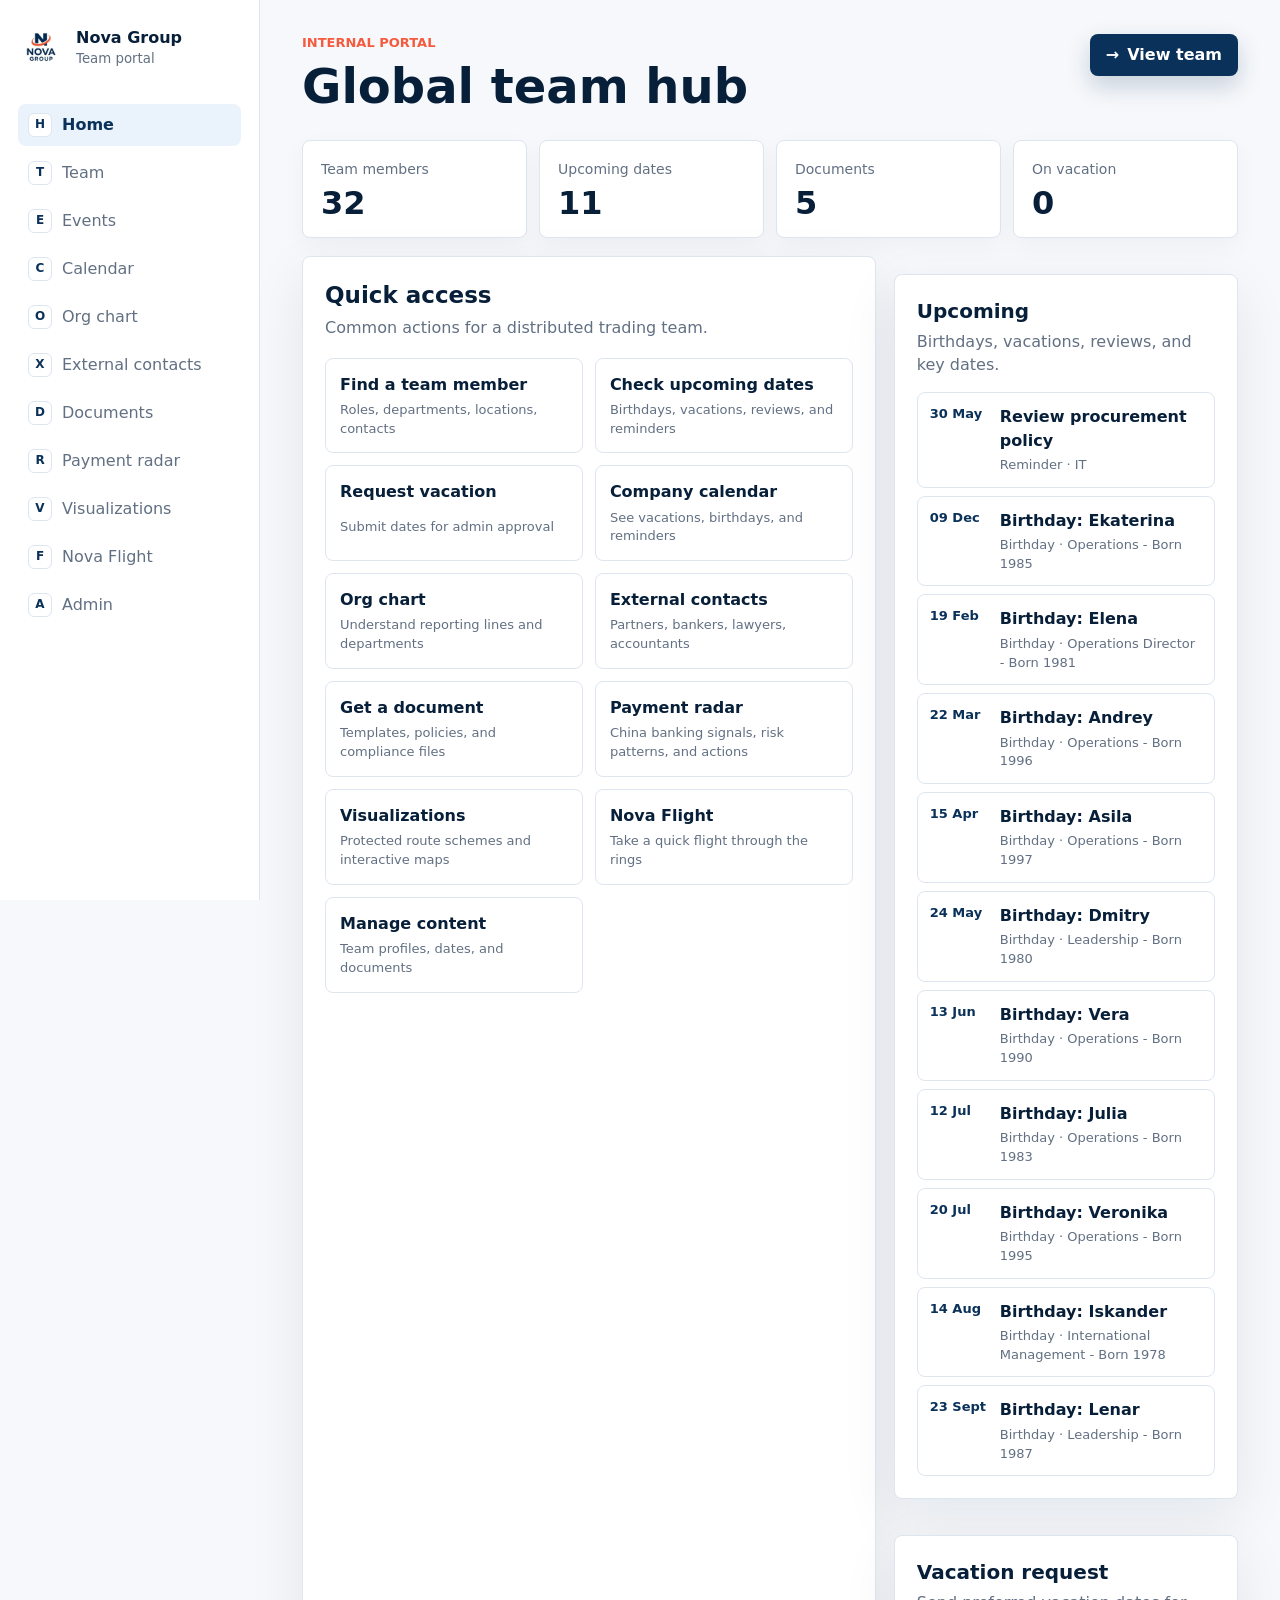
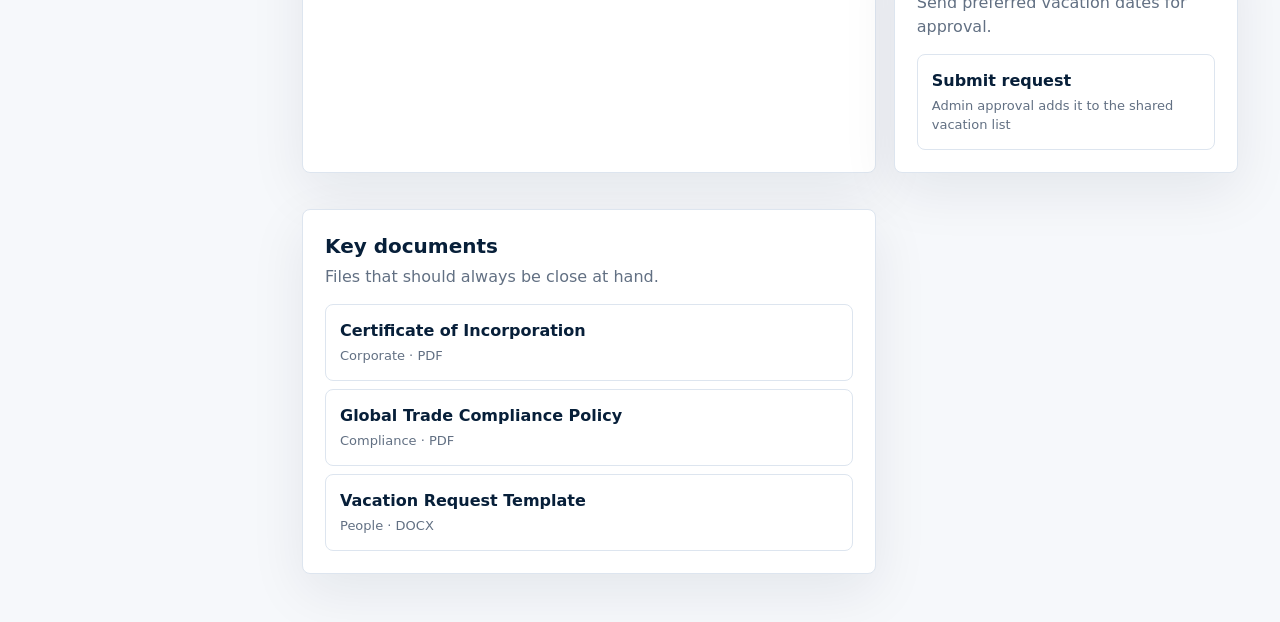
==== commit 4f0efd1b: "Add Nova Flight mini game" ====
--- a/index.html
+++ b/index.html
@@ -54,6 +54,10 @@
             <span class="nav-icon" aria-hidden="true">V</span>
             <span>Visualizations</span>
           </a>
+          <a class="nav-item" href="#flight" data-nav-target="flight">
+            <span class="nav-icon" aria-hidden="true">F</span>
+            <span>Nova Flight</span>
+          </a>
           <a class="nav-item" href="#admin" data-nav-target="admin">
             <span class="nav-icon" aria-hidden="true">A</span>
             <span>Admin</span>
@@ -138,6 +142,10 @@
                   <strong>Visualizations</strong>
                   <span>Protected route schemes and interactive maps</span>
                 </a>
+                <a href="#flight" data-nav-target="flight">
+                  <strong>Nova Flight</strong>
+                  <span>Take a quick flight through the rings</span>
+                </a>
                 <a href="#admin" data-nav-target="admin">
                   <strong>Manage content</strong>
                   <span>Team profiles, dates, and documents</span>
@@ -632,6 +640,51 @@
           </section>
         </section>
 
+        <section class="page-view" id="flight" data-page="flight" hidden>
+          <header class="page-header flight-page-header">
+            <div>
+              <p class="eyebrow">Team break</p>
+              <h1>Nova Flight</h1>
+            </div>
+            <div class="flight-best" aria-label="Best score">
+              <span>Best</span>
+              <strong id="flightBestScore">0</strong>
+            </div>
+          </header>
+
+          <section class="flight-game" id="flightGame">
+            <div class="flight-hud" aria-live="polite">
+              <div><span>Score</span><strong id="flightScore">0</strong></div>
+              <div><span>Time</span><strong id="flightTime">60</strong></div>
+              <div><span>Speed</span><strong id="flightSpeed">1.0x</strong></div>
+            </div>
+            <canvas id="flightCanvas" aria-label="Nova Flight game"></canvas>
+
+            <div class="flight-overlay" id="flightOverlay">
+              <div class="flight-overlay-content">
+                <span class="flight-mark" aria-hidden="true">N</span>
+                <h2 id="flightOverlayTitle">Ready for takeoff?</h2>
+                <p id="flightOverlayText">Fly through as many rings as you can in 60 seconds.</p>
+                <button class="flight-start" id="flightStartButton" type="button">Start flight</button>
+                <div class="flight-key-guide" aria-label="Controls">
+                  <span><kbd>Arrows</kbd> Move</span>
+                  <span><kbd>Space</kbd> Boost</span>
+                </div>
+              </div>
+            </div>
+
+            <div class="flight-touch-controls" aria-label="Flight controls">
+              <button type="button" data-flight-control="left" aria-label="Move left">&#8592;</button>
+              <div>
+                <button type="button" data-flight-control="up" aria-label="Move up">&#8593;</button>
+                <button type="button" data-flight-control="down" aria-label="Move down">&#8595;</button>
+              </div>
+              <button type="button" data-flight-control="right" aria-label="Move right">&#8594;</button>
+              <button class="flight-boost" type="button" data-flight-control="boost" aria-label="Boost">Boost</button>
+            </div>
+          </section>
+        </section>
+
         <section class="page-view" id="admin" data-page="admin" hidden>
           <header class="page-header">
             <div>
@@ -1043,5 +1096,6 @@
     </div>
 
     <script src="./script.js"></script>
+    <script src="./nova-flight.js"></script>
   </body>
 </html>
--- a/styles.css
+++ b/styles.css
@@ -544,6 +544,188 @@
   border: 1px solid var(--line);
   border-radius: var(--radius);
   background: #ffffff;
+}
+
+.flight-page-header {
+  align-items: center;
+}
+
+.flight-best {
+  display: grid;
+  min-width: 92px;
+  padding: 10px 16px;
+  border: 1px solid var(--line);
+  border-radius: var(--radius);
+  background: #ffffff;
+  text-align: center;
+}
+
+.flight-best span,
+.flight-hud span {
+  color: var(--muted);
+  font-size: 12px;
+  font-weight: 700;
+  text-transform: uppercase;
+}
+
+.flight-best strong {
+  font-size: 24px;
+}
+
+.flight-game {
+  position: relative;
+  min-height: 620px;
+  margin-top: 22px;
+  overflow: hidden;
+  border: 1px solid #b8d4e6;
+  border-radius: var(--radius);
+  background: #bfe8f5;
+  box-shadow: var(--shadow);
+  isolation: isolate;
+}
+
+#flightCanvas {
+  display: block;
+  width: 100%;
+  height: 620px;
+  touch-action: none;
+}
+
+.flight-hud {
+  position: absolute;
+  z-index: 3;
+  top: 16px;
+  left: 16px;
+  display: flex;
+  gap: 8px;
+  pointer-events: none;
+}
+
+.flight-hud div {
+  display: grid;
+  min-width: 76px;
+  padding: 8px 12px;
+  border: 1px solid rgba(255, 255, 255, 0.75);
+  border-radius: 6px;
+  background: rgba(255, 255, 255, 0.88);
+  box-shadow: 0 8px 20px rgba(7, 31, 57, 0.1);
+  backdrop-filter: blur(8px);
+}
+
+.flight-hud strong {
+  color: var(--accent-dark);
+  font-size: 19px;
+}
+
+.flight-overlay {
+  position: absolute;
+  z-index: 4;
+  inset: 0;
+  display: grid;
+  place-items: center;
+  padding: 24px;
+  background: rgba(7, 31, 57, 0.38);
+  backdrop-filter: blur(4px);
+}
+
+.flight-overlay-content {
+  width: min(420px, 100%);
+  padding: 30px;
+  border: 1px solid rgba(255, 255, 255, 0.7);
+  border-radius: var(--radius);
+  background: rgba(255, 255, 255, 0.94);
+  text-align: center;
+  box-shadow: 0 24px 70px rgba(7, 31, 57, 0.2);
+}
+
+.flight-mark {
+  display: grid;
+  width: 52px;
+  height: 52px;
+  margin: 0 auto 16px;
+  place-items: center;
+  border-radius: 50%;
+  color: #ffffff;
+  background: var(--accent-dark);
+  font-size: 26px;
+  font-weight: 900;
+}
+
+.flight-overlay-content h2 {
+  font-size: 28px;
+}
+
+.flight-overlay-content p {
+  color: var(--muted);
+}
+
+.flight-start {
+  min-height: 44px;
+  padding: 10px 22px;
+  border: 0;
+  border-radius: 6px;
+  color: #ffffff;
+  background: var(--accent);
+  font-weight: 800;
+}
+
+.flight-start:hover {
+  background: #dc462e;
+}
+
+.flight-key-guide {
+  display: flex;
+  justify-content: center;
+  gap: 16px;
+  margin-top: 18px;
+  color: var(--muted);
+  font-size: 13px;
+}
+
+.flight-key-guide kbd {
+  padding: 3px 7px;
+  border: 1px solid var(--line-strong);
+  border-bottom-width: 2px;
+  border-radius: 4px;
+  color: var(--ink);
+  background: #ffffff;
+  font: inherit;
+  font-weight: 700;
+}
+
+.flight-touch-controls {
+  position: absolute;
+  z-index: 3;
+  right: 14px;
+  bottom: 14px;
+  display: none;
+  grid-template-columns: 48px 48px 48px 64px;
+  align-items: center;
+  gap: 6px;
+}
+
+.flight-touch-controls div {
+  display: grid;
+  gap: 6px;
+}
+
+.flight-touch-controls button {
+  width: 48px;
+  height: 48px;
+  border: 1px solid rgba(255, 255, 255, 0.8);
+  border-radius: 6px;
+  color: var(--accent-dark);
+  background: rgba(255, 255, 255, 0.9);
+  font-size: 20px;
+  font-weight: 800;
+  touch-action: none;
+}
+
+.flight-touch-controls .flight-boost {
+  width: 64px;
+  color: #ffffff;
+  background: var(--accent);
+  font-size: 12px;
 }
 
 .expanded-events {
@@ -1916,6 +2098,32 @@
     min-height: 520px;
   }
 
+  .flight-game {
+    min-height: 520px;
+  }
+
+  #flightCanvas {
+    height: 520px;
+  }
+
+  .flight-touch-controls {
+    display: grid;
+  }
+
+  .flight-hud {
+    top: 10px;
+    left: 10px;
+  }
+
+  .flight-hud div {
+    min-width: 64px;
+    padding: 6px 9px;
+  }
+
+  .flight-key-guide {
+    display: none;
+  }
+
   .radar-card header,
   .radar-card footer {
     display: grid;
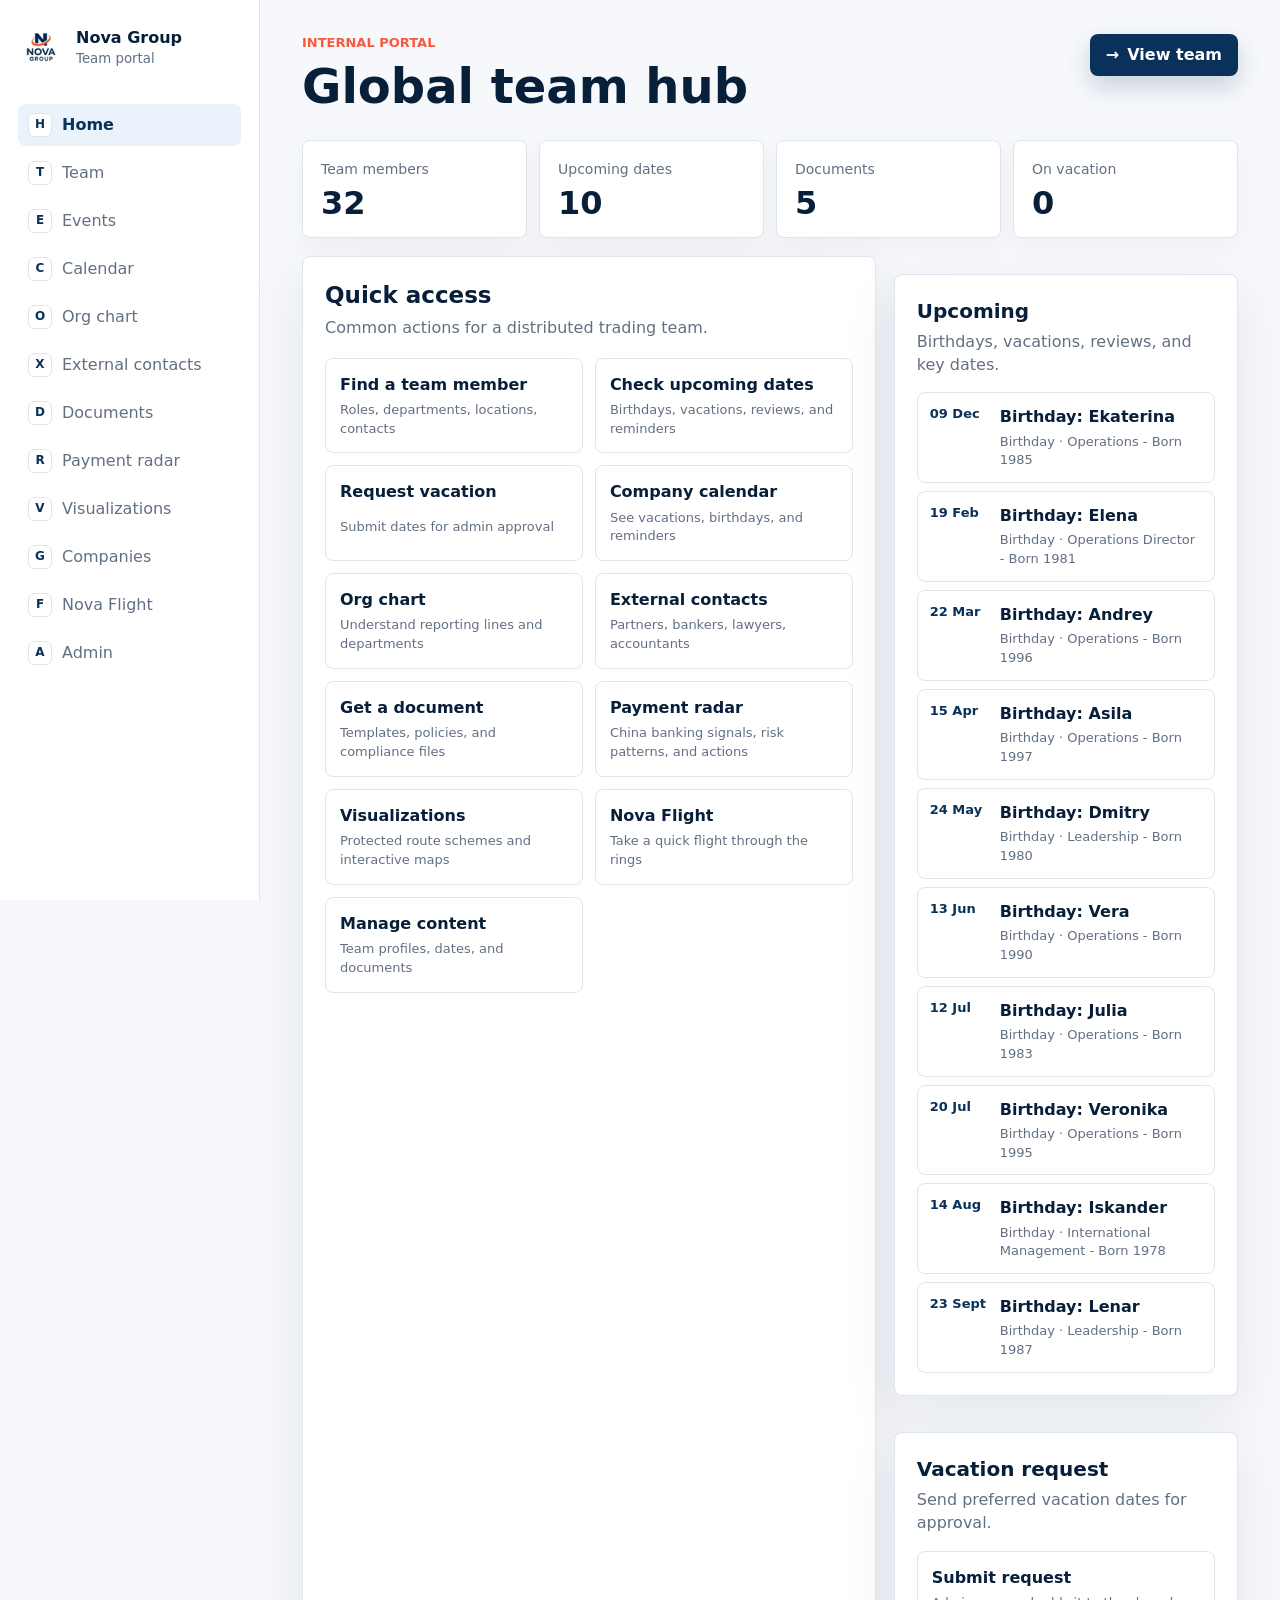
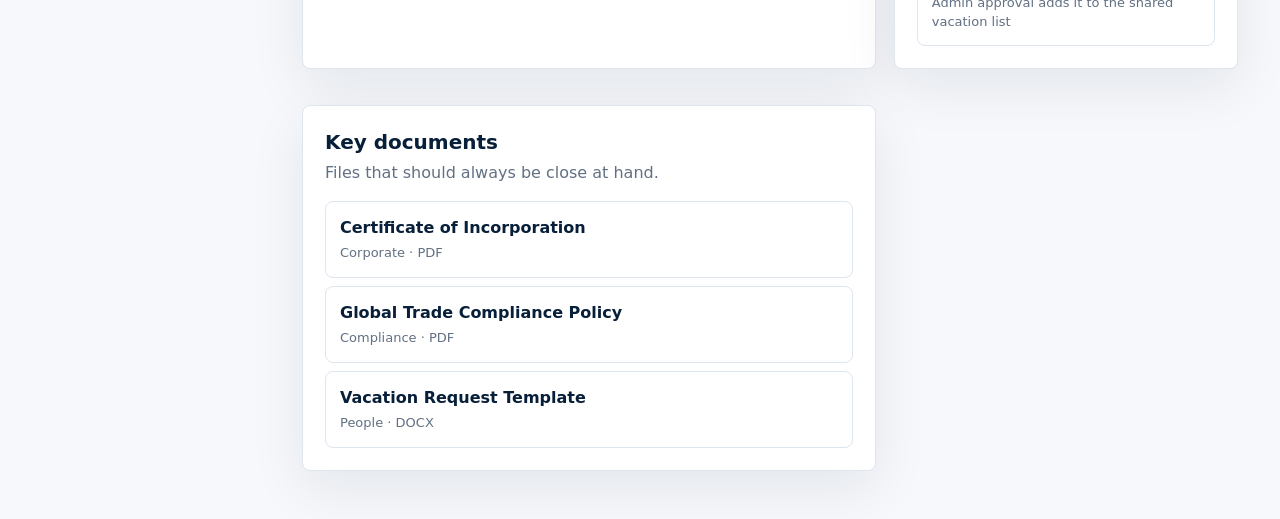
==== commit d63d2cf4: "Add protected company directory" ====
--- a/index.html
+++ b/index.html
@@ -53,6 +53,10 @@
           <a class="nav-item" href="#visualizations" data-nav-target="visualizations">
             <span class="nav-icon" aria-hidden="true">V</span>
             <span>Visualizations</span>
+          </a>
+          <a class="nav-item" href="#companies" data-nav-target="companies">
+            <span class="nav-icon" aria-hidden="true">G</span>
+            <span>Companies</span>
           </a>
           <a class="nav-item" href="#flight" data-nav-target="flight">
             <span class="nav-icon" aria-hidden="true">F</span>
@@ -640,6 +644,46 @@
           </section>
         </section>
 
+        <section class="page-view" id="companies" data-page="companies" hidden>
+          <header class="page-header">
+            <div>
+              <p class="eyebrow">Protected group directory</p>
+              <h1>Companies</h1>
+            </div>
+          </header>
+
+          <section class="workspace-panel" id="companiesGate">
+            <div class="panel-header compact-header">
+              <div>
+                <h2>Company directory access</h2>
+                <p>Enter the separate company directory code.</p>
+              </div>
+            </div>
+            <form class="admin-auth" id="companiesAuthForm">
+              <div>
+                <strong>Protected company information</strong>
+                <span>Separate access code required</span>
+              </div>
+              <label>
+                <span>Company directory code</span>
+                <input id="companiesAccessInput" type="password" autocomplete="current-password" />
+              </label>
+              <button class="secondary-action" type="submit">Open</button>
+            </form>
+            <p class="form-status" id="companiesStatus" aria-live="polite"></p>
+          </section>
+
+          <section class="workspace-panel" id="companiesWorkspace" hidden>
+            <div class="panel-header compact-header">
+              <div>
+                <h2>Group companies</h2>
+                <p>Websites and corporate email addresses.</p>
+              </div>
+            </div>
+            <div class="company-directory" id="companyDirectory"></div>
+          </section>
+        </section>
+
         <section class="page-view" id="flight" data-page="flight" hidden>
           <header class="page-header flight-page-header">
             <div>
@@ -767,6 +811,7 @@
               <button class="admin-tab" type="button" data-admin-tab="documents" aria-pressed="false">Documents</button>
               <button class="admin-tab" type="button" data-admin-tab="radar" aria-pressed="false">Payment radar</button>
               <button class="admin-tab" type="button" data-admin-tab="visualizations" aria-pressed="false">Visualizations</button>
+              <button class="admin-tab" type="button" data-admin-tab="companies" aria-pressed="false">Companies</button>
             </div>
 
             <div class="admin-workspace">
@@ -1081,6 +1126,35 @@
                 </div>
               </section>
 
+              <section class="admin-section" data-admin-section="companies" hidden>
+                <div class="admin-list-panel">
+                  <div class="admin-list-header">
+                    <h3>Company records</h3>
+                    <button class="secondary-action" id="createCompanyRecordButton" type="button">New</button>
+                  </div>
+                  <div class="admin-record-list" id="adminCompanyList"></div>
+                </div>
+                <form class="admin-form" id="companyForm">
+                  <div class="form-header">
+                    <h3 id="companyFormTitle">Edit company</h3>
+                    <button class="danger-action" id="deleteCompanyButton" type="button">Delete</button>
+                  </div>
+                  <label>
+                    <span>Company name</span>
+                    <input name="name" type="text" required />
+                  </label>
+                  <label>
+                    <span>Website</span>
+                    <input name="website" type="url" placeholder="https://..." />
+                  </label>
+                  <label>
+                    <span>Company email</span>
+                    <input name="email" type="email" placeholder="info@company.com" />
+                  </label>
+                  <button class="primary-action" type="submit">Save company</button>
+                </form>
+              </section>
+
               <section class="admin-section single-column-section" data-admin-section="vacations" hidden>
                 <div class="admin-list-panel">
                   <div class="admin-list-header">
@@ -1096,6 +1170,6 @@
     </div>
 
     <script src="./script.js"></script>
-    <script src="./nova-flight.js"></script>
+    <script src="./assets/nova-flight.js"></script>
   </body>
 </html>
--- a/styles.css
+++ b/styles.css
@@ -544,6 +544,58 @@
   border: 1px solid var(--line);
   border-radius: var(--radius);
   background: #ffffff;
+}
+
+.company-directory {
+  display: grid;
+  grid-template-columns: repeat(auto-fill, minmax(280px, 1fr));
+  gap: 12px;
+  margin-top: 18px;
+}
+
+.company-card {
+  display: grid;
+  grid-template-columns: 44px minmax(0, 1fr);
+  gap: 14px;
+  align-items: start;
+  padding: 16px;
+  border: 1px solid var(--line);
+  border-radius: var(--radius);
+  background: #ffffff;
+}
+
+.company-mark {
+  display: grid;
+  width: 44px;
+  height: 44px;
+  place-items: center;
+  border-radius: 50%;
+  color: #ffffff;
+  background: var(--ink);
+  font-weight: 700;
+  line-height: 1;
+}
+
+.company-card h3 {
+  margin: 2px 0 10px;
+  font-size: 17px;
+}
+
+.company-links {
+  display: grid;
+  gap: 6px;
+}
+
+.company-links a,
+.company-links span {
+  min-width: 0;
+  color: var(--muted);
+  font-size: 14px;
+  overflow-wrap: anywhere;
+}
+
+.company-links a:hover {
+  color: var(--accent);
 }
 
 .flight-page-header {
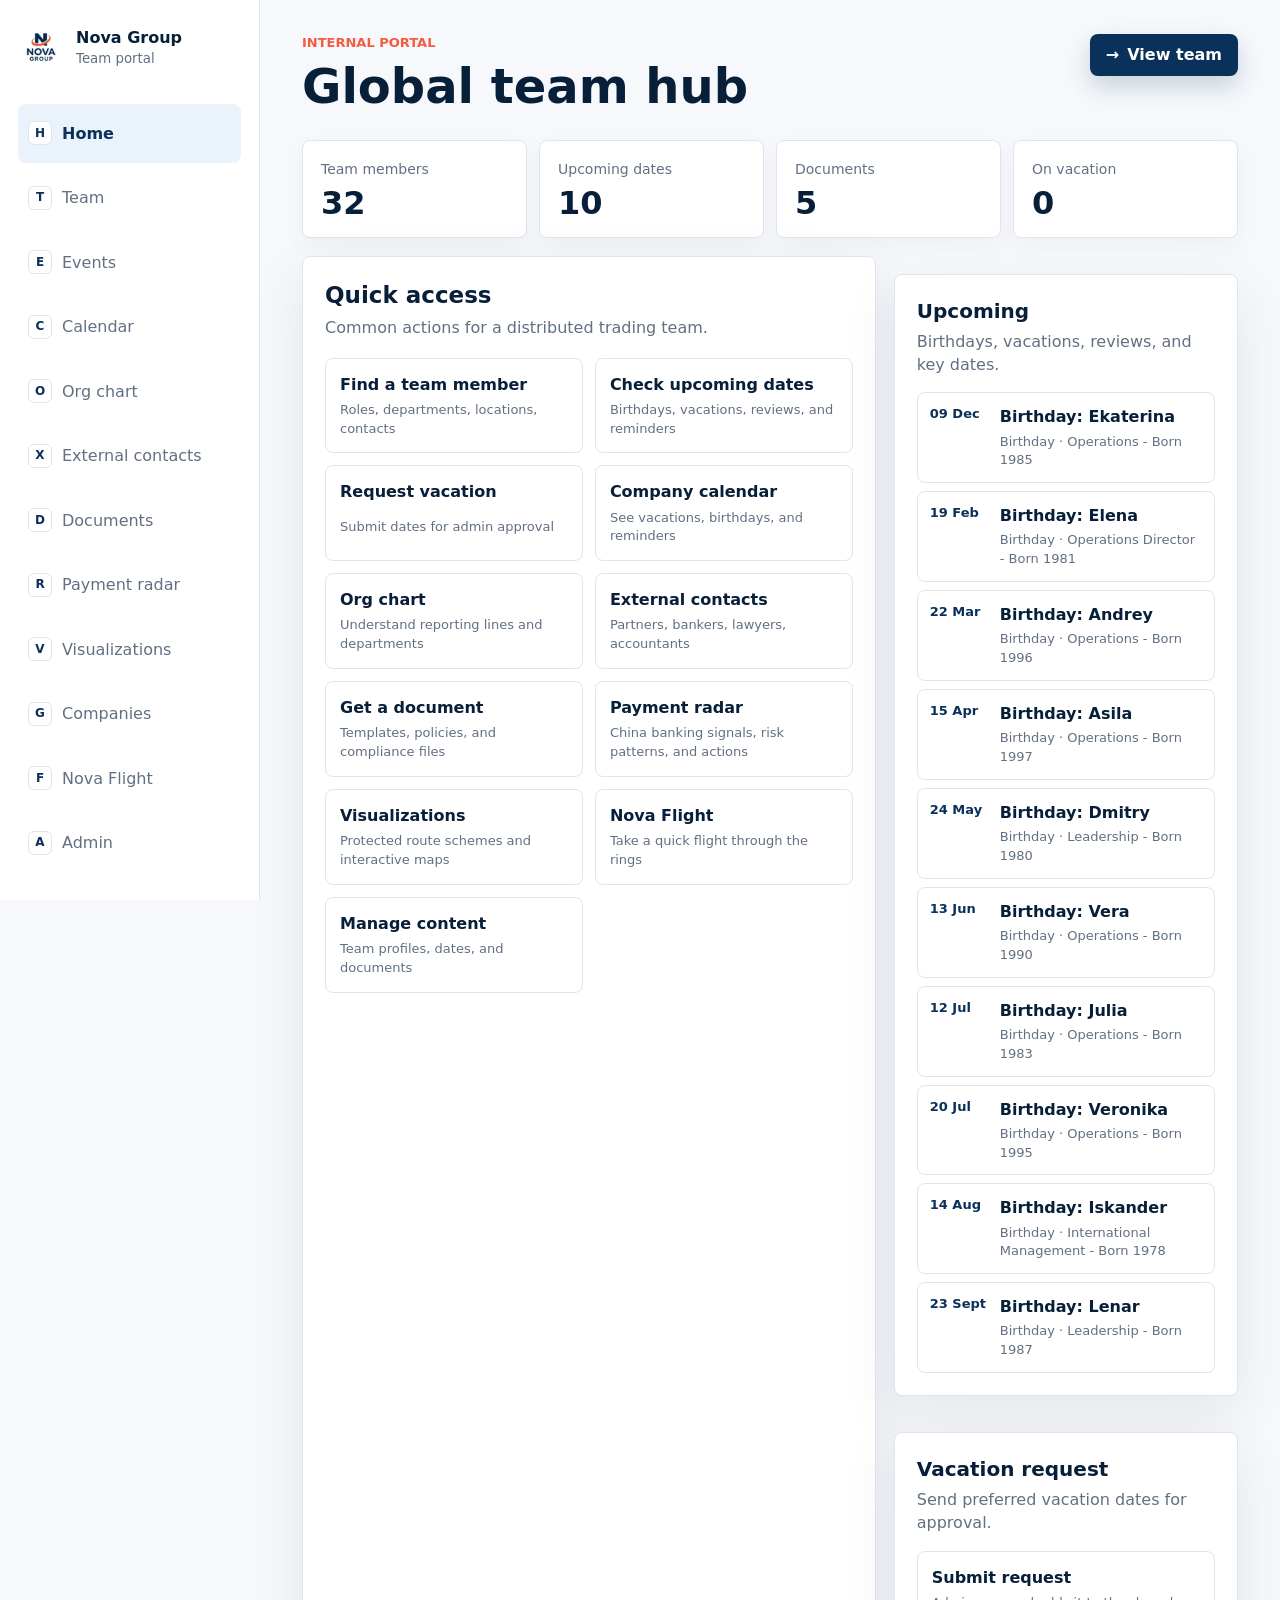
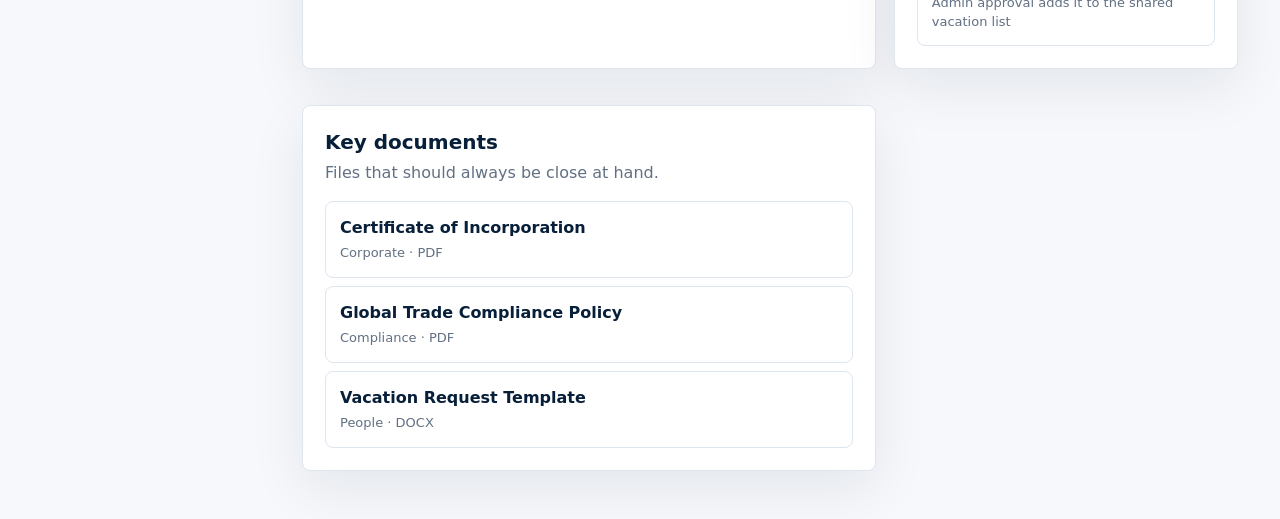
==== commit 4ac060a0: "Group company directory by country" ====
--- a/index.html
+++ b/index.html
@@ -1144,12 +1144,20 @@
                     <input name="name" type="text" required />
                   </label>
                   <label>
+                    <span>Country</span>
+                    <input name="country" type="text" placeholder="China" required />
+                  </label>
+                  <label>
                     <span>Website</span>
                     <input name="website" type="url" placeholder="https://..." />
                   </label>
                   <label>
-                    <span>Company email</span>
-                    <input name="email" type="email" placeholder="info@company.com" />
+                    <span>Email for banks</span>
+                    <input name="bankEmail" type="email" placeholder="banking@company.com" />
+                  </label>
+                  <label>
+                    <span>Email for clients</span>
+                    <input name="clientEmail" type="email" placeholder="clients@company.com" />
                   </label>
                   <button class="primary-action" type="submit">Save company</button>
                 </form>
--- a/styles.css
+++ b/styles.css
@@ -59,6 +59,8 @@
 .sidebar {
   position: sticky;
   top: 0;
+  display: flex;
+  flex-direction: column;
   min-width: 0;
   height: 100vh;
   padding: 24px 18px;
@@ -94,8 +96,12 @@
 
 .section-nav {
   display: grid;
+  flex: 1;
   gap: 6px;
+  min-height: 0;
   margin-top: 34px;
+  padding-bottom: 4px;
+  overflow-y: auto;
 }
 
 .nav-item {
@@ -548,54 +554,76 @@
 
 .company-directory {
   display: grid;
-  grid-template-columns: repeat(auto-fill, minmax(280px, 1fr));
+  gap: 26px;
+  margin-top: 18px;
+}
+
+.company-country > header {
+  display: flex;
+  align-items: baseline;
+  justify-content: space-between;
   gap: 12px;
-  margin-top: 18px;
-}
-
-.company-card {
-  display: grid;
-  grid-template-columns: 44px minmax(0, 1fr);
-  gap: 14px;
-  align-items: start;
-  padding: 16px;
-  border: 1px solid var(--line);
-  border-radius: var(--radius);
-  background: #ffffff;
-}
-
-.company-mark {
-  display: grid;
-  width: 44px;
-  height: 44px;
-  place-items: center;
-  border-radius: 50%;
-  color: #ffffff;
-  background: var(--ink);
+  margin-bottom: 10px;
+}
+
+.company-country h3 {
+  margin: 0;
+  font-size: 18px;
+}
+
+.company-country > header span,
+.company-row span {
+  color: var(--muted);
+  font-size: 13px;
+}
+
+.company-list {
+  border-top: 1px solid var(--line);
+}
+
+.company-list-head,
+.company-row {
+  display: grid;
+  grid-template-columns: minmax(150px, 1.15fr) minmax(130px, 1fr) minmax(160px, 1.15fr) minmax(160px, 1.15fr);
+  gap: 16px;
+  align-items: center;
+  padding: 11px 4px;
+  border-bottom: 1px solid var(--line);
+}
+
+.company-list-head {
+  color: var(--muted);
+  font-size: 12px;
   font-weight: 700;
-  line-height: 1;
-}
-
-.company-card h3 {
-  margin: 2px 0 10px;
-  font-size: 17px;
-}
-
-.company-links {
-  display: grid;
-  gap: 6px;
-}
-
-.company-links a,
-.company-links span {
-  min-width: 0;
-  color: var(--muted);
-  font-size: 14px;
+  text-transform: uppercase;
+}
+
+.company-row > * {
+  min-width: 0;
   overflow-wrap: anywhere;
 }
 
-.company-links a:hover {
+.company-row a {
+  color: var(--ink);
+}
+
+.company-row a:hover {
   color: var(--accent);
+}
+
+@media (max-width: 760px) {
+  .company-list-head {
+    display: none;
+  }
+
+  .company-row {
+    grid-template-columns: 1fr;
+    gap: 6px;
+  }
+
+  .company-row span:nth-child(2)::before { content: "Website: "; font-weight: 700; }
+  .company-row span:nth-child(3)::before { content: "Banks: "; font-weight: 700; }
+  .company-row span:nth-child(4)::before { content: "Clients: "; font-weight: 700; }
 }
 
 .flight-page-header {
@@ -2071,9 +2099,11 @@
 
   .section-nav {
     display: flex;
+    flex: none;
     gap: 8px;
     margin-top: 16px;
     overflow-x: auto;
+    overflow-y: visible;
     padding-bottom: 4px;
   }
 
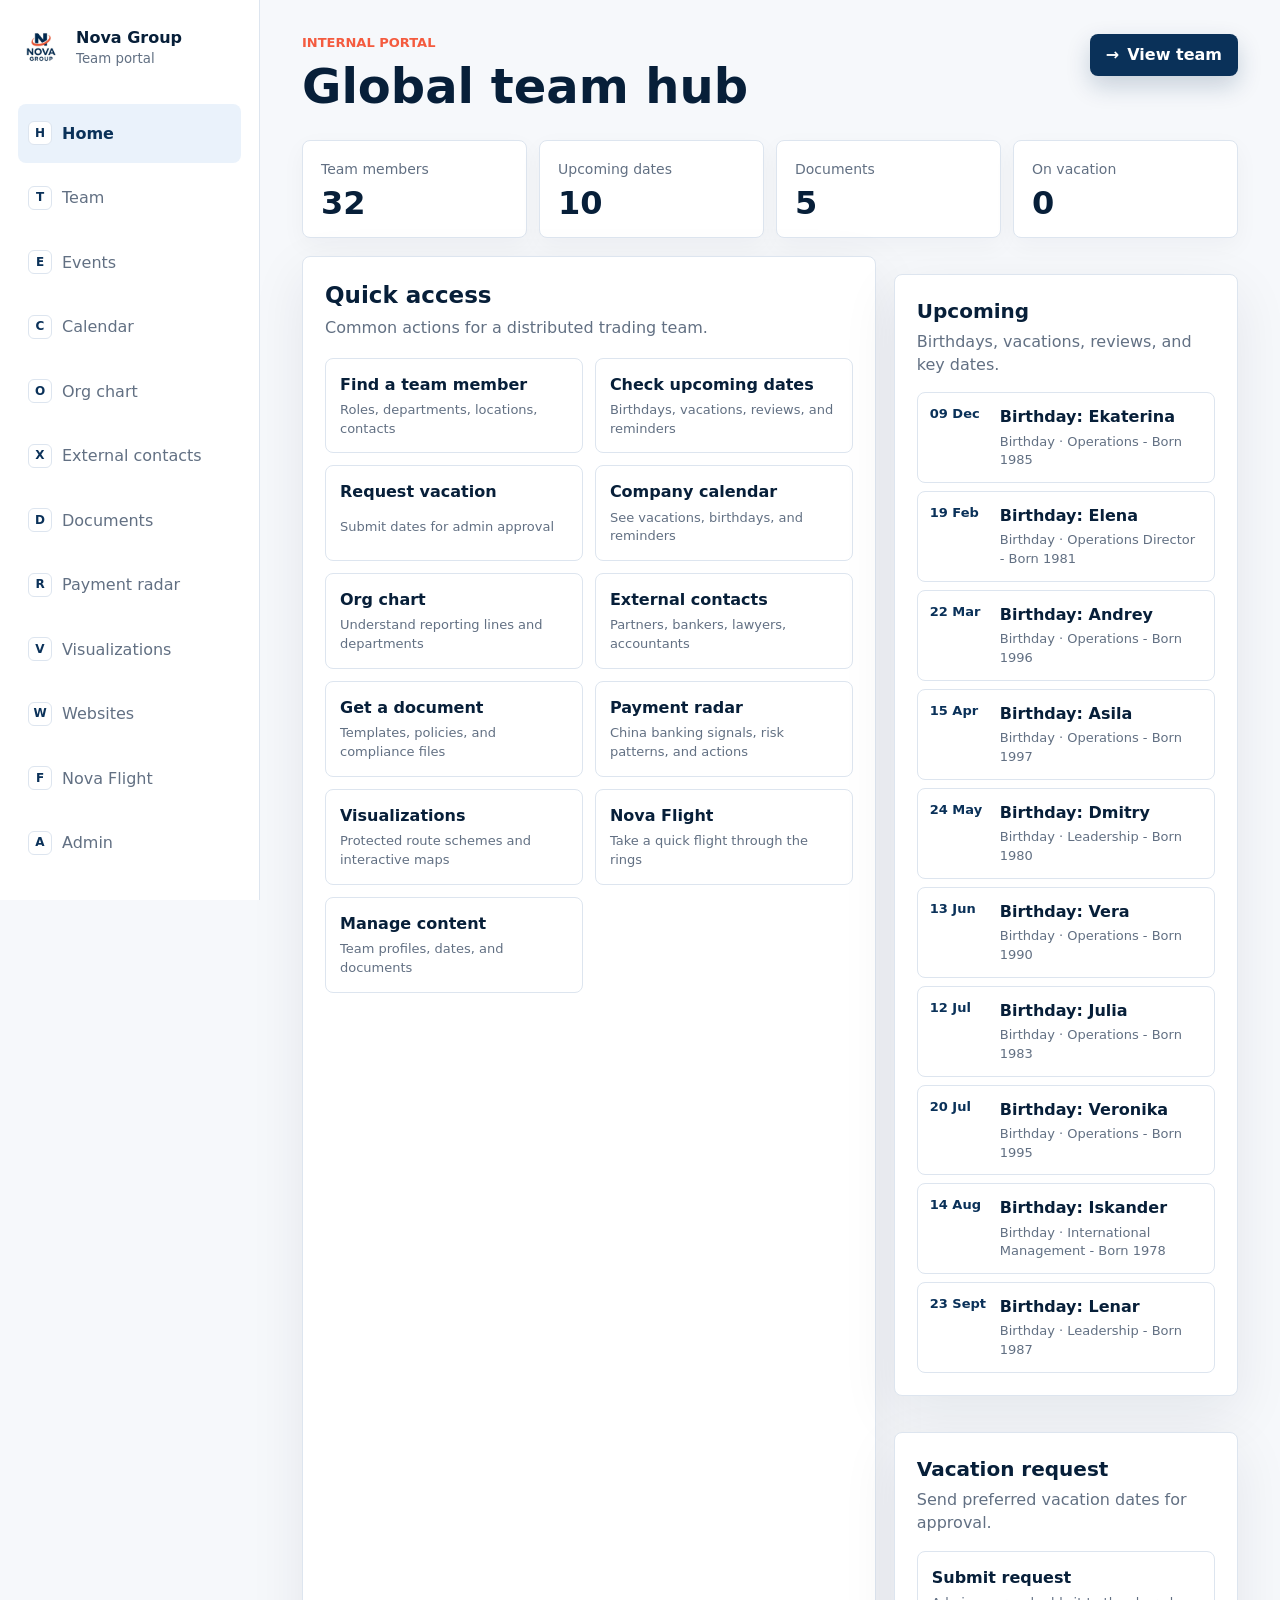
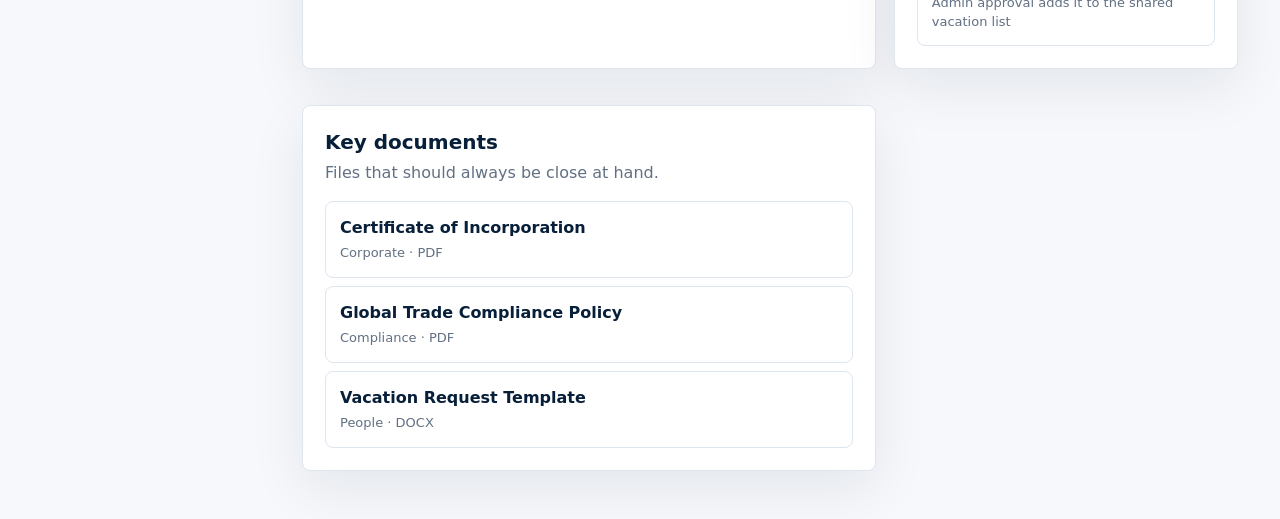
==== commit 181a4a0c: "Rename Companies section to Websites" ====
--- a/index.html
+++ b/index.html
@@ -55,8 +55,8 @@
             <span>Visualizations</span>
           </a>
           <a class="nav-item" href="#companies" data-nav-target="companies">
-            <span class="nav-icon" aria-hidden="true">G</span>
-            <span>Companies</span>
+            <span class="nav-icon" aria-hidden="true">W</span>
+            <span>Websites</span>
           </a>
           <a class="nav-item" href="#flight" data-nav-target="flight">
             <span class="nav-icon" aria-hidden="true">F</span>
@@ -648,15 +648,15 @@
           <header class="page-header">
             <div>
               <p class="eyebrow">Protected group directory</p>
-              <h1>Companies</h1>
+              <h1>Websites</h1>
             </div>
           </header>
 
           <section class="workspace-panel" id="companiesGate">
             <div class="panel-header compact-header">
               <div>
-                <h2>Company directory access</h2>
-                <p>Enter the separate company directory code.</p>
+                <h2>Website directory access</h2>
+                <p>Enter the separate website directory code.</p>
               </div>
             </div>
             <form class="admin-auth" id="companiesAuthForm">
@@ -665,7 +665,7 @@
                 <span>Separate access code required</span>
               </div>
               <label>
-                <span>Company directory code</span>
+                <span>Website directory code</span>
                 <input id="companiesAccessInput" type="password" autocomplete="current-password" />
               </label>
               <button class="secondary-action" type="submit">Open</button>
@@ -676,7 +676,7 @@
           <section class="workspace-panel" id="companiesWorkspace" hidden>
             <div class="panel-header compact-header">
               <div>
-                <h2>Group companies</h2>
+                <h2>Company websites</h2>
                 <p>Websites and corporate email addresses.</p>
               </div>
             </div>
